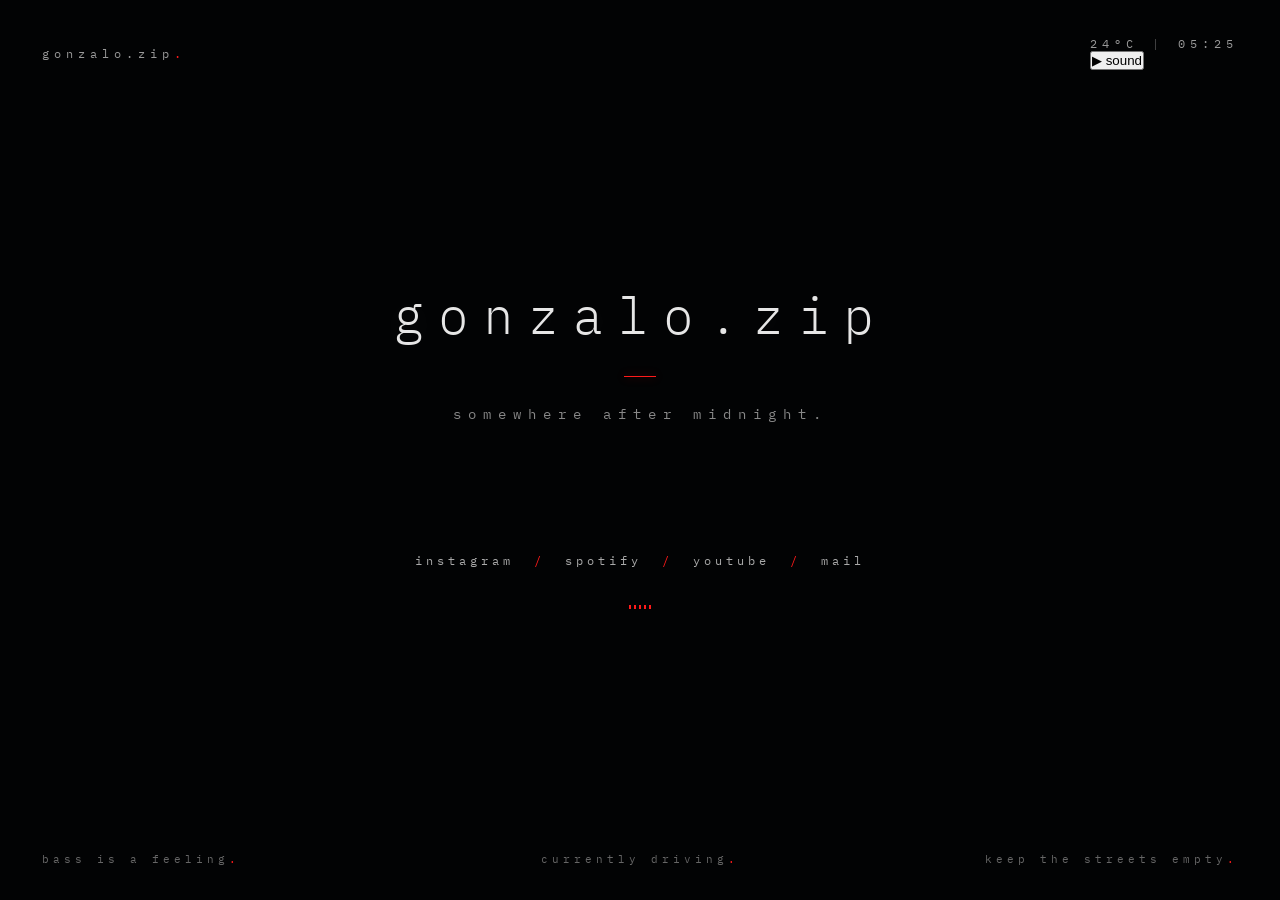
==== index.html @ 9230ae07 "Update index.html" ====
<!DOCTYPE html>
<html lang="es">

<head>
    <meta charset="UTF-8">

    <meta
        name="viewport"
        content="width=device-width, initial-scale=1.0"
    >

    <title>gonzalo.zip</title>

    <meta
        name="description"
        content="somewhere after midnight."
    >

    <!-- PRELOAD BACKGROUND -->
    <link
        rel="preload"
        as="image"
        href="./fondo.png"
        fetchpriority="high"
    >

    <!-- GOOGLE FONT -->
    <link
        rel="preconnect"
        href="https://fonts.googleapis.com"
    >

    <link
        rel="preconnect"
        href="https://fonts.gstatic.com"
        crossorigin
    >

    <link
        href="https://fonts.googleapis.com/css2?family=IBM+Plex+Mono:wght@300;400&display=swap"
        rel="stylesheet"
    >

    <link
        rel="stylesheet"
        href="./style.css"
    >
</head>


<body>

    <!-- ==============================
         BACKGROUND
    =============================== -->

    <div class="background"></div>
    <div class="overlay"></div>


    <!-- ==============================
         BACKGROUND MUSIC
    =============================== -->

    <audio
        id="backgroundMusic"
        src="./fondoreducido.mp3"
        preload="metadata"
        loop
    ></audio>


    <!-- ==============================
         PAGE
    =============================== -->

    <div class="page">


        <!-- TOP BAR -->

        <header class="topbar">

            <a
                class="logo"
                href="./"
            >
                gonzalo.zip<span>.</span>
            </a>


            <div class="top-right">

                <div class="status">

                    <span id="temperature">
                        24°C
                    </span>

                    <span class="separator">
                        |
                    </span>

                    <span id="clock">
                        --:--
                    </span>

                </div>


                <!-- MUSIC BUTTON -->

                <button
                    class="sound-button"
                    id="soundButton"
                    type="button"
                    aria-label="reproducir música"
                >

                    <span
                        class="sound-icon"
                        id="soundIcon"
                    >
                        ▶
                    </span>

                    <span id="soundText">
                        sound
                    </span>

                </button>

            </div>

        </header>


        <!-- ==============================
             HERO
        =============================== -->

        <main class="hero">

            <div class="hero-content">

                <h1>
                    gonzalo.zip
                </h1>


                <div class="red-line"></div>


                <p class="subtitle">
                    somewhere after midnight.
                </p>


                <!-- LINKS -->

                <nav class="socials">

                    <!-- INSTAGRAM -->

                    <a
                        href="https://www.instagram.com/gonzalop54/"
                        target="_blank"
                        rel="noopener noreferrer"
                    >
                        instagram
                    </a>


                    <span>/</span>


                    <!-- SPOTIFY -->

                    <button
                        class="spotify-trigger"
                        id="spotifyTrigger"
                        type="button"
                    >
                        spotify
                    </button>


                    <span>/</span>


                    <!-- YOUTUBE -->

                    <a
                        href="https://www.youtube.com/watch?v=f_WuRfuMXQw"
                        target="_blank"
                        rel="noopener noreferrer"
                    >
                        youtube
                    </a>


                    <span>/</span>


                    <!-- MAIL DECORATIVO -->

                    <a
                        href="#"
                        onclick="return false;"
                        aria-label="mail"
                    >
                        mail
                    </a>

                </nav>


                <!-- AUDIO VISUAL -->

                <div
                    class="audio-mark"
                    id="audioMark"
                    aria-hidden="true"
                >

                    <span></span>
                    <span></span>
                    <span></span>
                    <span></span>
                    <span></span>

                </div>

            </div>

        </main>


        <!-- ==============================
             FOOTER
        =============================== -->

        <footer class="footer">

            <p>
                bass is a feeling<span>.</span>
            </p>

            <p>
                currently driving<span>.</span>
            </p>

            <p>
                keep the streets empty<span>.</span>
            </p>

        </footer>

    </div>


    <!-- ==============================
         SPOTIFY MODAL
    =============================== -->

    <div
        class="spotify-modal"
        id="spotifyModal"
        aria-hidden="true"
    >

        <div
            class="spotify-backdrop"
            id="spotifyBackdrop"
        ></div>


        <div
            class="spotify-panel"
            role="dialog"
            aria-modal="true"
            aria-label="Spotify playlist"
        >

            <button
                class="spotify-close"
                id="spotifyClose"
                type="button"
                aria-label="cerrar"
            >
                ×
            </button>


            <div class="spotify-label">
                night transmission<span>.</span>
            </div>


            <iframe
                src="https://open.spotify.com/embed/playlist/34KWfW88GK15EPBo6jM2Wa?utm_source=generator&theme=0"
                width="100%"
                height="352"
                frameborder="0"
                allowfullscreen=""
                allow="autoplay; clipboard-write; encrypted-media; fullscreen; picture-in-picture"
                loading="lazy"
                title="Spotify playlist"
            ></iframe>

        </div>

    </div>


    <script src="./script.js"></script>

</body>

</html>
---- style.css ----
/* =========================================
   VARIABLES
========================================= */

:root {
    --white: #e6e6e6;
    --muted: #777;
    --red: #ff1a1a;
    --background: #020304;
}


/* =========================================
   RESET
========================================= */

* {
    margin: 0;
    padding: 0;

    box-sizing: border-box;
}


html,
body {
    width: 100%;
    min-height: 100%;
}


html {
    background:
        var(--background);
}


body {
    min-height: 100vh;
    min-height: 100dvh;

    overflow: hidden;

    background:
        var(--background);

    color:
        var(--white);

    font-family:
        "IBM Plex Mono",
        monospace;

    -webkit-font-smoothing:
        antialiased;
}


/* =========================================
   BACKGROUND
========================================= */

.background {
    position: fixed;

    inset: 0;

    width: 100%;
    height: 100vh;
    height: 100dvh;

    background-image:
        url("fondo.png");

    background-size:
        cover;

    background-position:
        center;

    background-repeat:
        no-repeat;

    /*
        Un scale muy pequeño evita
        bordes visibles.
    */

    transform:
        scale(1.005);

    pointer-events:
        none;

    z-index:
        -3;
}


/* =========================================
   DARK OVERLAY
========================================= */

.overlay {
    position: fixed;

    inset: 0;

    pointer-events:
        none;

    background:
        radial-gradient(
            circle at center,
            rgba(0, 0, 0, 0.10) 0%,
            rgba(0, 0, 0, 0.25) 45%,
            rgba(0, 0, 0, 0.82) 100%
        ),

        linear-gradient(
            to bottom,
            rgba(0, 0, 0, 0.45),
            rgba(0, 0, 0, 0.10) 45%,
            rgba(0, 0, 0, 0.72)
        );

    z-index:
        -2;
}


/* =========================================
   TOP BAR
========================================= */

.topbar {
    position: fixed;

    top: 0;
    left: 0;

    width: 100%;

    display: flex;

    justify-content:
        space-between;

    align-items:
        center;

    padding:
        36px 42px;

    font-size:
        12px;

    letter-spacing:
        5px;

    z-index:
        10;

    opacity:
        0;

    animation:
        interfaceAppear
        0.7s
        ease
        forwards;
}


/* LOGO */

.logo {
    color:
        #999;

    text-decoration:
        none;

    transition:
        color 0.2s ease;
}


.logo:hover {
    color:
        var(--white);
}


.logo span {
    color:
        var(--red);
}


/* STATUS */

.status {
    display: flex;

    gap:
        14px;

    color:
        #999;
}


.separator {
    opacity:
        0.5;
}


/* =========================================
   HERO
========================================= */

.hero {
    width:
        100%;

    height:
        100vh;

    height:
        100dvh;

    display:
        flex;

    justify-content:
        center;

    align-items:
        center;

    text-align:
        center;
}


.hero-content {
    position:
        relative;

    opacity:
        0;

    animation:
        heroAppear
        0.9s
        cubic-bezier(.2, .8, .2, 1)
        forwards;
}


/* TITLE */

.hero h1 {
    font-size:
        clamp(
            36px,
            4vw,
            64px
        );

    font-weight:
        300;

    letter-spacing:
        14px;

    text-transform:
        lowercase;

    text-shadow:
        0 0 30px
        rgba(255, 255, 255, 0.08);
}


/* RED LINE */

.red-line {
    width:
        32px;

    height:
        1px;

    margin:
        28px auto;

    background:
        var(--red);

    box-shadow:
        0 0 10px
        rgba(255, 0, 0, 0.45);
}


/* SUBTITLE */

.subtitle {
    color:
        #888;

    font-size:
        14px;

    letter-spacing:
        7px;
}


/* =========================================
   SOCIAL LINKS
========================================= */

.socials {
    margin-top:
        130px;

    display:
        flex;

    justify-content:
        center;

    align-items:
        center;

    flex-wrap:
        wrap;

    gap:
        20px;

    font-size:
        12px;

    letter-spacing:
        4px;
}


.socials a,
.spotify-trigger {
    color:
        #aaa;

    text-decoration:
        none;

    transition:
        color 0.2s ease,
        text-shadow 0.2s ease;
}


.socials a:hover,
.spotify-trigger:hover {
    color:
        #fff;

    text-shadow:
        0 0 12px
        rgba(255, 255, 255, 0.4);
}


.socials > span {
    color:
        var(--red);
}


/* =========================================
   SPOTIFY BUTTON
========================================= */

.spotify-trigger {
    appearance:
        none;

    border:
        0;

    padding:
        0;

    background:
        transparent;

    color:
        #aaa;

    font-family:
        inherit;

    font-size:
        inherit;

    letter-spacing:
        inherit;

    cursor:
        pointer;
}


/* =========================================
   AUDIO MARK
========================================= */

.audio-mark {
    height:
        22px;

    margin-top:
        28px;

    display:
        flex;

    justify-content:
        center;

    align-items:
        center;

    gap:
        3px;
}


.audio-mark span {
    width:
        2px;

    height:
        4px;

    background:
        var(--red);

    animation:
        bass
        1.1s
        ease-in-out
        infinite;
}


.audio-mark span:nth-child(2) {
    animation-delay:
        0.15s;
}


.audio-mark span:nth-child(3) {
    animation-delay:
        0.30s;
}


.audio-mark span:nth-child(4) {
    animation-delay:
        0.45s;
}


.audio-mark span:nth-child(5) {
    animation-delay:
        0.60s;
}


/* =========================================
   FOOTER
========================================= */

.footer {
    position:
        fixed;

    bottom:
        34px;

    left:
        42px;

    right:
        42px;

    display:
        grid;

    grid-template-columns:
        1fr 1fr 1fr;

    align-items:
        center;

    font-size:
        11px;

    letter-spacing:
        4px;

    color:
        #666;

    opacity:
        0;

    animation:
        interfaceAppear
        0.7s
        ease
        0.15s
        forwards;
}


.footer p:nth-child(2) {
    text-align:
        center;
}


.footer p:nth-child(3) {
    text-align:
        right;
}


.footer span {
    color:
        var(--red);
}


/* =========================================
   SPOTIFY MODAL
========================================= */

.spotify-modal {
    position:
        fixed;

    inset:
        0;

    display:
        flex;

    justify-content:
        center;

    align-items:
        center;

    padding:
        24px;

    opacity:
        0;

    visibility:
        hidden;

    pointer-events:
        none;

    transition:
        opacity 0.3s ease,
        visibility 0.3s ease;

    z-index:
        100;
}


.spotify-modal.active {
    opacity:
        1;

    visibility:
        visible;

    pointer-events:
        auto;
}


/* DARK BACKGROUND */

.spotify-backdrop {
    position:
        absolute;

    inset:
        0;

    background:
        rgba(0, 0, 0, 0.86);
}


/* PLAYER PANEL */

.spotify-panel {
    position:
        relative;

    width:
        min(
            460px,
            100%
        );

    padding:
        26px;

    border:
        1px solid
        rgba(255, 255, 255, 0.08);

    background:
        rgba(5, 6, 7, 0.98);

    box-shadow:
        0 30px 90px
        rgba(0, 0, 0, 0.7);

    transform:
        translateY(14px);

    opacity:
        0;

    transition:
        transform 0.35s
        cubic-bezier(.2, .8, .2, 1),
        opacity 0.35s ease;

    z-index:
        1;
}


.spotify-modal.active
.spotify-panel {
    transform:
        translateY(0);

    opacity:
        1;
}


/* LABEL */

.spotify-label {
    margin-bottom:
        20px;

    color:
        #777;

    font-size:
        10px;

    letter-spacing:
        5px;

    text-transform:
        lowercase;
}


.spotify-label span {
    color:
        var(--red);
}


/* CLOSE */

.spotify-close {
    position:
        absolute;

    top:
        12px;

    right:
        16px;

    border:
        0;

    background:
        transparent;

    color:
        #777;

    font-family:
        inherit;

    font-size:
        25px;

    font-weight:
        300;

    cursor:
        pointer;

    transition:
        color 0.2s ease,
        transform 0.25s ease;
}


.spotify-close:hover {
    color:
        #fff;

    transform:
        rotate(90deg);
}


/* SPOTIFY IFRAME */

.spotify-panel iframe {
    display:
        block;

    border-radius:
        8px;
}


/* =========================================
   ANIMATIONS
========================================= */

@keyframes heroAppear {

    from {
        opacity:
            0;

        transform:
            translateY(12px);
    }

    to {
        opacity:
            1;

        transform:
            translateY(0);
    }

}


@keyframes interfaceAppear {

    from {
        opacity:
            0;
    }

    to {
        opacity:
            1;
    }

}


@keyframes bass {

    0%,
    100% {
        height:
            4px;

        opacity:
            0.35;
    }

    50% {
        height:
            18px;

        opacity:
            1;
    }

}


/* =========================================
   MOBILE
========================================= */

@media (max-width: 700px) {

    .background {
        background-position:
            55% center;

        transform:
            none;
    }


    .topbar {
        padding:
            24px 20px;

        font-size:
            9px;

        letter-spacing:
            3px;
    }


    .hero-content {
        padding:
            0 20px;
    }


    .hero h1 {
        font-size:
            34px;

        letter-spacing:
            8px;
    }


    .subtitle {
        font-size:
            10px;

        letter-spacing:
            4px;
    }


    .socials {
        margin-top:
            80px;

        gap:
            13px;

        font-size:
            10px;

        letter-spacing:
            2px;
    }


    .footer {
        left:
            20px;

        right:
            20px;

        bottom:
            20px;

        grid-template-columns:
            1fr;

        font-size:
            8px;

        letter-spacing:
            2px;
    }


    .footer p:first-child,
    .footer p:last-child {
        display:
            none;
    }


    .spotify-modal {
        align-items:
            flex-end;

        padding:
            14px;
    }


    .spotify-panel {
        width:
            100%;

        padding:
            20px;

        padding-top:
            26px;
    }


    .spotify-panel iframe {
        height:
            352px;
    }

}


/* =========================================
   REDUCED MOTION
========================================= */

@media (prefers-reduced-motion: reduce) {

    .topbar,
    .hero-content,
    .footer {
        animation:
            none;

        opacity:
            1;

        transform:
            none;
    }


    .audio-mark span {
        animation:
            none;
    }

}
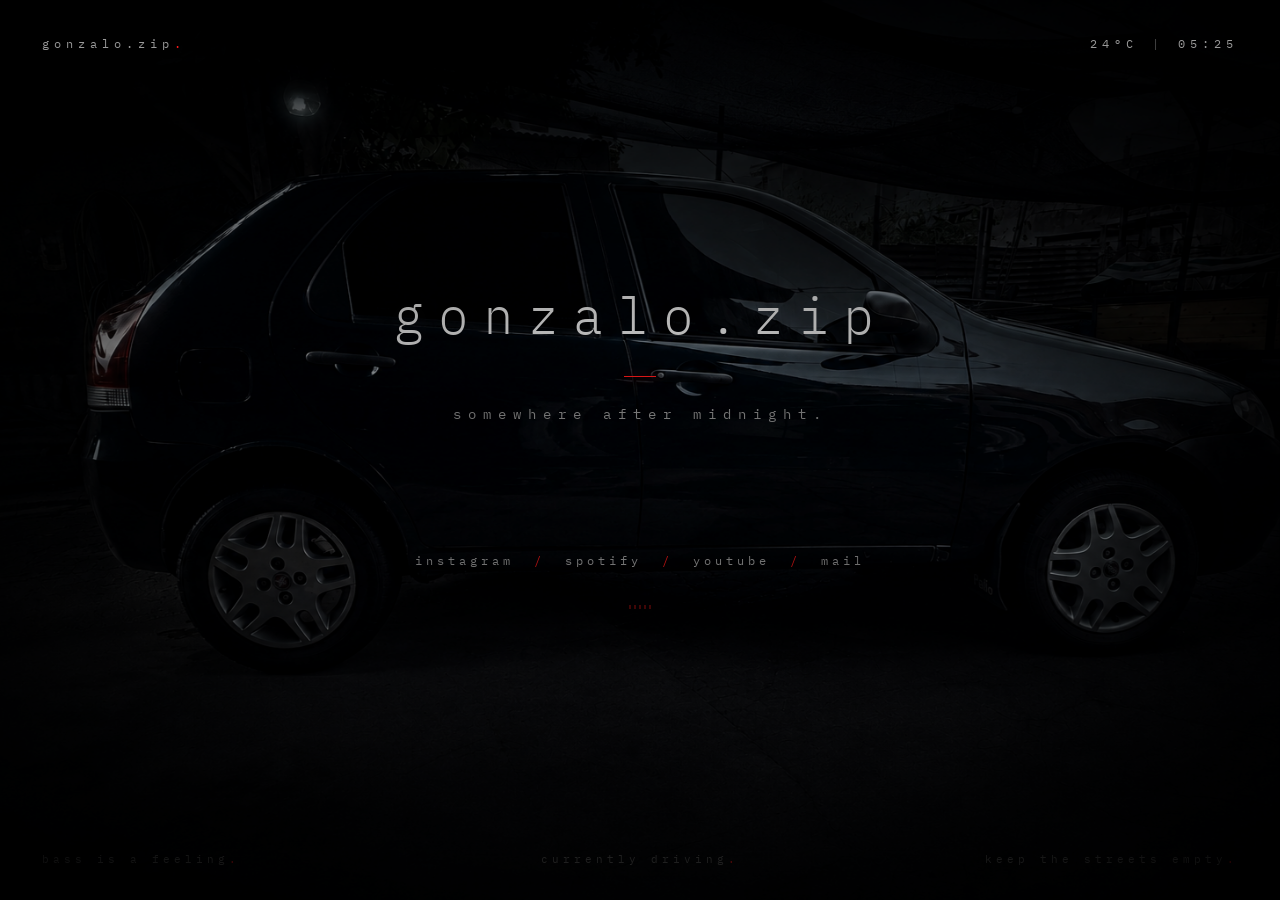
==== commit 1460ba49: "Update index.html" ====
--- a/index.html
+++ b/index.html
@@ -3,11 +3,7 @@
 
 <head>
     <meta charset="UTF-8">
-
-    <meta
-        name="viewport"
-        content="width=device-width, initial-scale=1.0"
-    >
+    <meta name="viewport" content="width=device-width, initial-scale=1.0">
 
     <title>gonzalo.zip</title>
 
@@ -16,253 +12,141 @@
         content="somewhere after midnight."
     >
 
-    <!-- PRELOAD BACKGROUND -->
-    <link
-        rel="preload"
-        as="image"
-        href="./fondo.png"
-        fetchpriority="high"
-    >
-
     <!-- GOOGLE FONT -->
-    <link
-        rel="preconnect"
-        href="https://fonts.googleapis.com"
-    >
-
-    <link
-        rel="preconnect"
-        href="https://fonts.gstatic.com"
-        crossorigin
-    >
+    <link rel="preconnect" href="https://fonts.googleapis.com">
+    <link rel="preconnect" href="https://fonts.gstatic.com" crossorigin>
 
     <link
         href="https://fonts.googleapis.com/css2?family=IBM+Plex+Mono:wght@300;400&display=swap"
         rel="stylesheet"
     >
 
-    <link
-        rel="stylesheet"
-        href="./style.css"
-    >
+    <!-- CSS -->
+    <link rel="stylesheet" href="style.css">
 </head>
 
-
 <body>
 
-    <!-- ==============================
-         BACKGROUND
-    =============================== -->
-
+    <!-- BACKGROUND -->
     <div class="background"></div>
     <div class="overlay"></div>
-
-
-    <!-- ==============================
-         BACKGROUND MUSIC
-    =============================== -->
-
-    <audio
-        id="backgroundMusic"
-        src="./fondoreducido.mp3"
-        preload="metadata"
-        loop
-    ></audio>
-
-
-    <!-- ==============================
-         PAGE
-    =============================== -->
-
-    <div class="page">
-
-
-        <!-- TOP BAR -->
-
-        <header class="topbar">
-
-            <a
-                class="logo"
-                href="./"
-            >
-                gonzalo.zip<span>.</span>
-            </a>
-
-
-            <div class="top-right">
-
-                <div class="status">
-
-                    <span id="temperature">
-                        24°C
-                    </span>
-
-                    <span class="separator">
-                        |
-                    </span>
-
-                    <span id="clock">
-                        --:--
-                    </span>
-
-                </div>
-
-
-                <!-- MUSIC BUTTON -->
-
+    <div class="noise"></div>
+
+
+    <!-- TOP BAR -->
+    <header class="topbar">
+
+        <a class="logo" href="/">
+            gonzalo.zip<span>.</span>
+        </a>
+
+        <div class="status">
+            <span id="temperature">24°C</span>
+            <span class="separator">|</span>
+            <span id="clock">--:--</span>
+        </div>
+
+    </header>
+
+
+    <!-- MAIN -->
+    <main class="hero">
+
+        <div class="hero-content">
+
+            <h1>gonzalo.zip</h1>
+
+            <div class="red-line"></div>
+
+            <p class="subtitle">
+                somewhere after midnight.
+            </p>
+
+
+            <!-- LINKS -->
+            <nav class="socials">
+
+                <!-- INSTAGRAM -->
+                <a
+                    href="https://www.instagram.com/gonzalop54/"
+                    target="_blank"
+                    rel="noopener noreferrer"
+                >
+                    instagram
+                </a>
+
+                <span>/</span>
+
+
+                <!-- SPOTIFY -->
                 <button
-                    class="sound-button"
-                    id="soundButton"
+                    class="spotify-trigger"
+                    id="spotifyTrigger"
                     type="button"
-                    aria-label="reproducir música"
-                >
-
-                    <span
-                        class="sound-icon"
-                        id="soundIcon"
-                    >
-                        ▶
-                    </span>
-
-                    <span id="soundText">
-                        sound
-                    </span>
-
+                >
+                    spotify
                 </button>
 
+                <span>/</span>
+
+
+                <!-- YOUTUBE -->
+                <a
+                    href="https://www.youtube.com/watch?v=f_WuRfuMXQw"
+                    target="_blank"
+                    rel="noopener noreferrer"
+                >
+                    youtube
+                </a>
+
+                <span>/</span>
+
+
+                <!-- MAIL DECORATIVO -->
+                <a
+                    href="#"
+                    onclick="return false;"
+                    aria-label="mail"
+                >
+                    mail
+                </a>
+
+            </nav>
+
+
+            <!-- AUDIO ANIMATION -->
+            <div class="audio-mark" aria-hidden="true">
+                <span></span>
+                <span></span>
+                <span></span>
+                <span></span>
+                <span></span>
             </div>
 
-        </header>
-
-
-        <!-- ==============================
-             HERO
-        =============================== -->
-
-        <main class="hero">
-
-            <div class="hero-content">
-
-                <h1>
-                    gonzalo.zip
-                </h1>
-
-
-                <div class="red-line"></div>
-
-
-                <p class="subtitle">
-                    somewhere after midnight.
-                </p>
-
-
-                <!-- LINKS -->
-
-                <nav class="socials">
-
-                    <!-- INSTAGRAM -->
-
-                    <a
-                        href="https://www.instagram.com/gonzalop54/"
-                        target="_blank"
-                        rel="noopener noreferrer"
-                    >
-                        instagram
-                    </a>
-
-
-                    <span>/</span>
-
-
-                    <!-- SPOTIFY -->
-
-                    <button
-                        class="spotify-trigger"
-                        id="spotifyTrigger"
-                        type="button"
-                    >
-                        spotify
-                    </button>
-
-
-                    <span>/</span>
-
-
-                    <!-- YOUTUBE -->
-
-                    <a
-                        href="https://www.youtube.com/watch?v=f_WuRfuMXQw"
-                        target="_blank"
-                        rel="noopener noreferrer"
-                    >
-                        youtube
-                    </a>
-
-
-                    <span>/</span>
-
-
-                    <!-- MAIL DECORATIVO -->
-
-                    <a
-                        href="#"
-                        onclick="return false;"
-                        aria-label="mail"
-                    >
-                        mail
-                    </a>
-
-                </nav>
-
-
-                <!-- AUDIO VISUAL -->
-
-                <div
-                    class="audio-mark"
-                    id="audioMark"
-                    aria-hidden="true"
-                >
-
-                    <span></span>
-                    <span></span>
-                    <span></span>
-                    <span></span>
-                    <span></span>
-
-                </div>
-
-            </div>
-
-        </main>
-
-
-        <!-- ==============================
-             FOOTER
-        =============================== -->
-
-        <footer class="footer">
-
-            <p>
-                bass is a feeling<span>.</span>
-            </p>
-
-            <p>
-                currently driving<span>.</span>
-            </p>
-
-            <p>
-                keep the streets empty<span>.</span>
-            </p>
-
-        </footer>
-
-    </div>
-
-
-    <!-- ==============================
-         SPOTIFY MODAL
-    =============================== -->
-
+        </div>
+
+    </main>
+
+
+    <!-- FOOTER -->
+    <footer class="footer">
+
+        <p>
+            bass is a feeling<span>.</span>
+        </p>
+
+        <p>
+            currently driving<span>.</span>
+        </p>
+
+        <p>
+            keep the streets empty<span>.</span>
+        </p>
+
+    </footer>
+
+
+    <!-- SPOTIFY MODAL -->
     <div
         class="spotify-modal"
         id="spotifyModal"
@@ -313,7 +197,8 @@
     </div>
 
 
-    <script src="./script.js"></script>
+    <!-- JAVASCRIPT -->
+    <script src="script.js"></script>
 
 </body>
 
--- a/style.css
+++ b/style.css
@@ -30,8 +30,7 @@
 
 
 html {
-    background:
-        var(--background);
+    background: var(--background);
 }
 
 
@@ -41,18 +40,15 @@
 
     overflow: hidden;
 
-    background:
-        var(--background);
-
-    color:
-        var(--white);
+    background: var(--background);
+
+    color: var(--white);
 
     font-family:
         "IBM Plex Mono",
         monospace;
 
-    -webkit-font-smoothing:
-        antialiased;
+    -webkit-font-smoothing: antialiased;
 }
 
 
@@ -62,7 +58,6 @@
 
 .background {
     position: fixed;
-
     inset: 0;
 
     width: 100%;
@@ -70,62 +65,66 @@
     height: 100dvh;
 
     background-image:
-        url("fondo.png");
-
-    background-size:
-        cover;
+        url("./fondo.png");
+
+    background-size: cover;
 
     background-position:
-        center;
+        center center;
 
     background-repeat:
         no-repeat;
 
-    /*
-        Un scale muy pequeño evita
-        bordes visibles.
-    */
-
-    transform:
-        scale(1.005);
-
-    pointer-events:
-        none;
-
-    z-index:
-        -3;
-}
-
-
-/* =========================================
-   DARK OVERLAY
+    pointer-events: none;
+
+    z-index: 0;
+}
+
+
+/* =========================================
+   OVERLAY
 ========================================= */
 
 .overlay {
     position: fixed;
-
     inset: 0;
 
-    pointer-events:
-        none;
+    width: 100%;
+    height: 100vh;
+    height: 100dvh;
+
+    pointer-events: none;
 
     background:
         radial-gradient(
             circle at center,
-            rgba(0, 0, 0, 0.10) 0%,
-            rgba(0, 0, 0, 0.25) 45%,
-            rgba(0, 0, 0, 0.82) 100%
+            rgba(0, 0, 0, 0.05) 0%,
+            rgba(0, 0, 0, 0.20) 50%,
+            rgba(0, 0, 0, 0.72) 100%
         ),
-
         linear-gradient(
             to bottom,
-            rgba(0, 0, 0, 0.45),
-            rgba(0, 0, 0, 0.10) 45%,
-            rgba(0, 0, 0, 0.72)
+            rgba(0, 0, 0, 0.38),
+            rgba(0, 0, 0, 0.05) 45%,
+            rgba(0, 0, 0, 0.65)
         );
 
-    z-index:
-        -2;
+    z-index: 1;
+}
+
+
+/* =========================================
+   PAGE
+========================================= */
+
+.page {
+    position: relative;
+
+    width: 100%;
+    min-height: 100vh;
+    min-height: 100dvh;
+
+    z-index: 2;
 }
 
 
@@ -160,26 +159,15 @@
 
     z-index:
         10;
-
-    opacity:
-        0;
-
-    animation:
-        interfaceAppear
-        0.7s
-        ease
-        forwards;
 }
 
 
 /* LOGO */
 
 .logo {
-    color:
-        #999;
-
-    text-decoration:
-        none;
+    color: #999;
+
+    text-decoration: none;
 
     transition:
         color 0.2s ease;
@@ -187,33 +175,124 @@
 
 
 .logo:hover {
-    color:
-        var(--white);
+    color: var(--white);
 }
 
 
 .logo span {
-    color:
-        var(--red);
-}
-
-
-/* STATUS */
+    color: var(--red);
+}
+
+
+/* RIGHT SIDE */
+
+.top-right {
+    display: flex;
+
+    align-items: center;
+
+    gap: 28px;
+}
+
 
 .status {
     display: flex;
 
-    gap:
-        14px;
-
-    color:
-        #999;
+    align-items: center;
+
+    gap: 14px;
+
+    color: #999;
 }
 
 
 .separator {
-    opacity:
-        0.5;
+    opacity: 0.5;
+}
+
+
+/* =========================================
+   SOUND BUTTON
+========================================= */
+
+.sound-button {
+    appearance: none;
+
+    display: flex;
+
+    align-items: center;
+
+    gap: 9px;
+
+    border:
+        1px solid
+        rgba(255, 255, 255, 0.12);
+
+    padding:
+        9px 13px;
+
+    background:
+        rgba(0, 0, 0, 0.25);
+
+    color:
+        #888;
+
+    font-family:
+        inherit;
+
+    font-size:
+        9px;
+
+    letter-spacing:
+        3px;
+
+    cursor:
+        pointer;
+
+    transition:
+        color 0.2s ease,
+        border-color 0.2s ease,
+        background 0.2s ease;
+}
+
+
+.sound-button:hover {
+    color:
+        #fff;
+
+    border-color:
+        rgba(255, 26, 26, 0.45);
+
+    background:
+        rgba(0, 0, 0, 0.5);
+}
+
+
+.sound-icon {
+    color:
+        var(--red);
+
+    font-size:
+        8px;
+}
+
+
+/* PLAYING */
+
+.sound-button.playing {
+    color:
+        #ddd;
+
+    border-color:
+        rgba(255, 26, 26, 0.35);
+}
+
+
+.sound-button.playing
+.sound-icon {
+    text-shadow:
+        0 0 8px
+        rgba(255, 26, 26, 0.8);
 }
 
 
@@ -222,17 +301,12 @@
 ========================================= */
 
 .hero {
-    width:
-        100%;
-
-    height:
-        100vh;
-
-    height:
-        100dvh;
-
-    display:
-        flex;
+    width: 100%;
+
+    height: 100vh;
+    height: 100dvh;
+
+    display: flex;
 
     justify-content:
         center;
@@ -248,15 +322,6 @@
 .hero-content {
     position:
         relative;
-
-    opacity:
-        0;
-
-    animation:
-        heroAppear
-        0.9s
-        cubic-bezier(.2, .8, .2, 1)
-        forwards;
 }
 
 
@@ -382,9 +447,7 @@
 }
 
 
-/* =========================================
-   SPOTIFY BUTTON
-========================================= */
+/* SPOTIFY BUTTON */
 
 .spotify-trigger {
     appearance:
@@ -399,9 +462,6 @@
     background:
         transparent;
 
-    color:
-        #aaa;
-
     font-family:
         inherit;
 
@@ -417,7 +477,7 @@
 
 
 /* =========================================
-   AUDIO MARK
+   AUDIO VISUAL
 ========================================= */
 
 .audio-mark {
@@ -451,6 +511,14 @@
     background:
         var(--red);
 
+    opacity:
+        0.4;
+}
+
+
+/* SOLO ANIMA CUANDO SUENA */
+
+.audio-mark.playing span {
     animation:
         bass
         1.1s
@@ -459,25 +527,29 @@
 }
 
 
-.audio-mark span:nth-child(2) {
+.audio-mark.playing
+span:nth-child(2) {
     animation-delay:
         0.15s;
 }
 
 
-.audio-mark span:nth-child(3) {
+.audio-mark.playing
+span:nth-child(3) {
     animation-delay:
         0.30s;
 }
 
 
-.audio-mark span:nth-child(4) {
+.audio-mark.playing
+span:nth-child(4) {
     animation-delay:
         0.45s;
 }
 
 
-.audio-mark span:nth-child(5) {
+.audio-mark.playing
+span:nth-child(5) {
     animation-delay:
         0.60s;
 }
@@ -517,16 +589,6 @@
 
     color:
         #666;
-
-    opacity:
-        0;
-
-    animation:
-        interfaceAppear
-        0.7s
-        ease
-        0.15s
-        forwards;
 }
 
 
@@ -549,7 +611,7 @@
 
 
 /* =========================================
-   SPOTIFY MODAL
+   SPOTIFY
 ========================================= */
 
 .spotify-modal {
@@ -601,8 +663,6 @@
 }
 
 
-/* DARK BACKGROUND */
-
 .spotify-backdrop {
     position:
         absolute;
@@ -614,8 +674,6 @@
         rgba(0, 0, 0, 0.86);
 }
 
-
-/* PLAYER PANEL */
 
 .spotify-panel {
     position:
@@ -667,8 +725,6 @@
 }
 
 
-/* LABEL */
-
 .spotify-label {
     margin-bottom:
         20px;
@@ -681,9 +737,6 @@
 
     letter-spacing:
         5px;
-
-    text-transform:
-        lowercase;
 }
 
 
@@ -692,8 +745,6 @@
         var(--red);
 }
 
-
-/* CLOSE */
 
 .spotify-close {
     position:
@@ -720,9 +771,6 @@
     font-size:
         25px;
 
-    font-weight:
-        300;
-
     cursor:
         pointer;
 
@@ -741,8 +789,6 @@
 }
 
 
-/* SPOTIFY IFRAME */
-
 .spotify-panel iframe {
     display:
         block;
@@ -753,44 +799,8 @@
 
 
 /* =========================================
-   ANIMATIONS
-========================================= */
-
-@keyframes heroAppear {
-
-    from {
-        opacity:
-            0;
-
-        transform:
-            translateY(12px);
-    }
-
-    to {
-        opacity:
-            1;
-
-        transform:
-            translateY(0);
-    }
-
-}
-
-
-@keyframes interfaceAppear {
-
-    from {
-        opacity:
-            0;
-    }
-
-    to {
-        opacity:
-            1;
-    }
-
-}
-
+   BASS
+========================================= */
 
 @keyframes bass {
 
@@ -823,21 +833,60 @@
     .background {
         background-position:
             55% center;
-
-        transform:
-            none;
     }
 
 
     .topbar {
         padding:
-            24px 20px;
-
+            20px;
+
+        align-items:
+            flex-start;
+    }
+
+
+    .logo {
         font-size:
             9px;
 
         letter-spacing:
             3px;
+    }
+
+
+    .top-right {
+        flex-direction:
+            column;
+
+        align-items:
+            flex-end;
+
+        gap:
+            12px;
+    }
+
+
+    .status {
+        font-size:
+            9px;
+
+        letter-spacing:
+            2px;
+
+        gap:
+            8px;
+    }
+
+
+    .sound-button {
+        font-size:
+            8px;
+
+        letter-spacing:
+            2px;
+
+        padding:
+            8px 10px;
     }
 
 
@@ -923,43 +972,6 @@
 
         padding:
             20px;
-
-        padding-top:
-            26px;
-    }
-
-
-    .spotify-panel iframe {
-        height:
-            352px;
-    }
-
-}
-
-
-/* =========================================
-   REDUCED MOTION
-========================================= */
-
-@media (prefers-reduced-motion: reduce) {
-
-    .topbar,
-    .hero-content,
-    .footer {
-        animation:
-            none;
-
-        opacity:
-            1;
-
-        transform:
-            none;
-    }
-
-
-    .audio-mark span {
-        animation:
-            none;
-    }
-
-}
+    }
+
+}
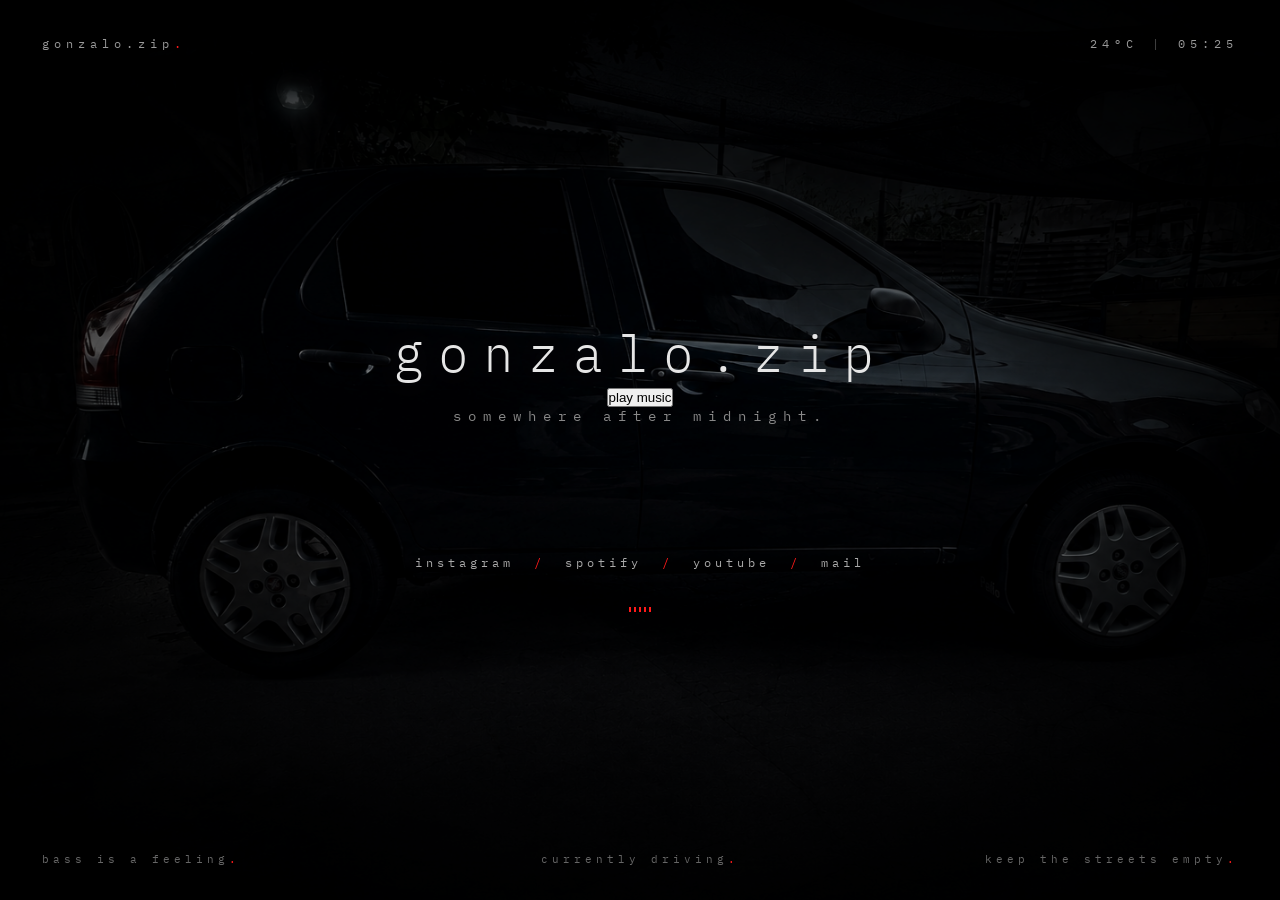
==== commit 3ff0e76a: "Update index.html" ====
--- a/index.html
+++ b/index.html
@@ -56,7 +56,28 @@
 
             <h1>gonzalo.zip</h1>
 
-            <div class="red-line"></div>
+            <div class="music-control">
+
+    <span class="music-line"></span>
+
+    <button
+        class="music-button"
+        id="musicButton"
+        type="button"
+    >
+        play music
+    </button>
+
+    <span class="music-line"></span>
+
+</div>
+
+<audio
+    id="backgroundMusic"
+    src="fondoreducido.mp3"
+    preload="metadata"
+    loop
+></audio>
 
             <p class="subtitle">
                 somewhere after midnight.
--- a/style.css
+++ b/style.css
@@ -1,6 +1,6 @@
-/* =========================================
+/* =========================
    VARIABLES
-========================================= */
+========================= */
 
 :root {
     --white: #e6e6e6;
@@ -10,14 +10,13 @@
 }
 
 
-/* =========================================
+/* =========================
    RESET
-========================================= */
+========================= */
 
 * {
     margin: 0;
     padding: 0;
-
     box-sizing: border-box;
 }
 
@@ -29,16 +28,8 @@
 }
 
 
-html {
-    background: var(--background);
-}
-
-
 body {
     min-height: 100vh;
-    min-height: 100dvh;
-
-    overflow: hidden;
 
     background: var(--background);
 
@@ -48,89 +39,91 @@
         "IBM Plex Mono",
         monospace;
 
+    overflow: hidden;
+
     -webkit-font-smoothing: antialiased;
-}
-
-
-/* =========================================
+    text-rendering: optimizeLegibility;
+}
+
+
+/* =========================
    BACKGROUND
-========================================= */
+========================= */
 
 .background {
     position: fixed;
     inset: 0;
 
-    width: 100%;
-    height: 100vh;
-    height: 100dvh;
-
     background-image:
-        url("./fondo.png");
+        url("fondo.png");
 
     background-size: cover;
-
-    background-position:
-        center center;
-
-    background-repeat:
-        no-repeat;
-
-    pointer-events: none;
-
-    z-index: 0;
-}
-
-
-/* =========================================
-   OVERLAY
-========================================= */
+    background-position: center;
+    background-repeat: no-repeat;
+
+    transform: scale(1.02);
+
+    will-change: transform;
+    backface-visibility: hidden;
+
+    z-index: -3;
+}
+
+
+/* DARK OVERLAY */
 
 .overlay {
     position: fixed;
     inset: 0;
 
-    width: 100%;
-    height: 100vh;
-    height: 100dvh;
-
-    pointer-events: none;
-
     background:
         radial-gradient(
             circle at center,
-            rgba(0, 0, 0, 0.05) 0%,
-            rgba(0, 0, 0, 0.20) 50%,
-            rgba(0, 0, 0, 0.72) 100%
+            rgba(0, 0, 0, 0.10) 0%,
+            rgba(0, 0, 0, 0.25) 45%,
+            rgba(0, 0, 0, 0.82) 100%
         ),
         linear-gradient(
             to bottom,
-            rgba(0, 0, 0, 0.38),
-            rgba(0, 0, 0, 0.05) 45%,
-            rgba(0, 0, 0, 0.65)
+            rgba(0, 0, 0, 0.45),
+            rgba(0, 0, 0, 0.10) 45%,
+            rgba(0, 0, 0, 0.72)
         );
 
-    z-index: 1;
-}
-
-
-/* =========================================
-   PAGE
-========================================= */
-
-.page {
-    position: relative;
-
-    width: 100%;
-    min-height: 100vh;
-    min-height: 100dvh;
-
-    z-index: 2;
-}
-
-
-/* =========================================
+    pointer-events: none;
+
+    z-index: -2;
+}
+
+
+/* =========================
+   LIGHTWEIGHT GRAIN
+========================= */
+
+.noise {
+    position: fixed;
+    inset: 0;
+
+    pointer-events: none;
+
+    opacity: 0.015;
+
+    background:
+        repeating-radial-gradient(
+            circle at 0 0,
+            rgba(255, 255, 255, 0.025) 0,
+            rgba(255, 255, 255, 0.025) 1px,
+            transparent 1px,
+            transparent 3px
+        );
+
+    z-index: 20;
+}
+
+
+/* =========================
    TOP BAR
-========================================= */
+========================= */
 
 .topbar {
     position: fixed;
@@ -141,28 +134,18 @@
     width: 100%;
 
     display: flex;
-
-    justify-content:
-        space-between;
-
-    align-items:
-        center;
-
-    padding:
-        36px 42px;
-
-    font-size:
-        12px;
-
-    letter-spacing:
-        5px;
-
-    z-index:
-        10;
-}
-
-
-/* LOGO */
+    justify-content: space-between;
+    align-items: center;
+
+    padding: 36px 42px;
+
+    font-size: 12px;
+
+    letter-spacing: 5px;
+
+    z-index: 10;
+}
+
 
 .logo {
     color: #999;
@@ -170,7 +153,7 @@
     text-decoration: none;
 
     transition:
-        color 0.2s ease;
+        color 0.3s ease;
 }
 
 
@@ -184,22 +167,9 @@
 }
 
 
-/* RIGHT SIDE */
-
-.top-right {
-    display: flex;
-
-    align-items: center;
-
-    gap: 28px;
-}
-
-
 .status {
     display: flex;
 
-    align-items: center;
-
     gap: 14px;
 
     color: #999;
@@ -211,138 +181,44 @@
 }
 
 
-/* =========================================
-   SOUND BUTTON
-========================================= */
-
-.sound-button {
-    appearance: none;
-
-    display: flex;
-
-    align-items: center;
-
-    gap: 9px;
-
-    border:
-        1px solid
-        rgba(255, 255, 255, 0.12);
-
-    padding:
-        9px 13px;
-
-    background:
-        rgba(0, 0, 0, 0.25);
-
-    color:
-        #888;
-
-    font-family:
-        inherit;
-
-    font-size:
-        9px;
-
-    letter-spacing:
-        3px;
-
-    cursor:
-        pointer;
-
-    transition:
-        color 0.2s ease,
-        border-color 0.2s ease,
-        background 0.2s ease;
-}
-
-
-.sound-button:hover {
-    color:
-        #fff;
-
-    border-color:
-        rgba(255, 26, 26, 0.45);
-
-    background:
-        rgba(0, 0, 0, 0.5);
-}
-
-
-.sound-icon {
-    color:
-        var(--red);
-
-    font-size:
-        8px;
-}
-
-
-/* PLAYING */
-
-.sound-button.playing {
-    color:
-        #ddd;
-
-    border-color:
-        rgba(255, 26, 26, 0.35);
-}
-
-
-.sound-button.playing
-.sound-icon {
-    text-shadow:
-        0 0 8px
-        rgba(255, 26, 26, 0.8);
-}
-
-
-/* =========================================
+/* =========================
    HERO
-========================================= */
+========================= */
 
 .hero {
     width: 100%;
-
     height: 100vh;
-    height: 100dvh;
 
     display: flex;
 
-    justify-content:
-        center;
-
-    align-items:
-        center;
-
-    text-align:
-        center;
+    justify-content: center;
+    align-items: center;
+
+    text-align: center;
 }
 
 
 .hero-content {
-    position:
-        relative;
-}
-
-
-/* TITLE */
+    position: relative;
+
+    transform: translateY(20px);
+
+    animation:
+        appear 1.2s
+        cubic-bezier(.2, .8, .2, 1)
+        forwards;
+}
+
 
 .hero h1 {
     font-size:
-        clamp(
-            36px,
-            4vw,
-            64px
-        );
-
-    font-weight:
-        300;
-
-    letter-spacing:
-        14px;
-
-    text-transform:
-        lowercase;
+        clamp(36px, 4vw, 64px);
+
+    font-weight: 300;
+
+    letter-spacing: 14px;
+
+    text-transform: lowercase;
 
     text-shadow:
         0 0 30px
@@ -350,20 +226,13 @@
 }
 
 
-/* RED LINE */
-
 .red-line {
-    width:
-        32px;
-
-    height:
-        1px;
-
-    margin:
-        28px auto;
-
-    background:
-        var(--red);
+    width: 32px;
+    height: 1px;
+
+    margin: 28px auto;
+
+    background: var(--red);
 
     box-shadow:
         0 0 10px
@@ -371,69 +240,52 @@
 }
 
 
-/* SUBTITLE */
-
 .subtitle {
-    color:
-        #888;
-
-    font-size:
-        14px;
-
-    letter-spacing:
-        7px;
-}
-
-
-/* =========================================
+    color: #888;
+
+    font-size: 14px;
+
+    letter-spacing: 7px;
+}
+
+
+/* =========================
    SOCIAL LINKS
-========================================= */
+========================= */
 
 .socials {
-    margin-top:
-        130px;
-
-    display:
-        flex;
-
-    justify-content:
-        center;
-
-    align-items:
-        center;
-
-    flex-wrap:
-        wrap;
-
-    gap:
-        20px;
-
-    font-size:
-        12px;
-
-    letter-spacing:
-        4px;
+    margin-top: 130px;
+
+    display: flex;
+
+    justify-content: center;
+    align-items: center;
+
+    flex-wrap: wrap;
+
+    gap: 20px;
+
+    font-size: 12px;
+
+    letter-spacing: 4px;
 }
 
 
 .socials a,
 .spotify-trigger {
-    color:
-        #aaa;
-
-    text-decoration:
-        none;
+    color: #aaa;
+
+    text-decoration: none;
 
     transition:
-        color 0.2s ease,
-        text-shadow 0.2s ease;
+        color 0.25s ease,
+        text-shadow 0.25s ease;
 }
 
 
 .socials a:hover,
 .spotify-trigger:hover {
-    color:
-        #fff;
+    color: #fff;
 
     text-shadow:
         0 0 12px
@@ -442,391 +294,324 @@
 
 
 .socials > span {
-    color:
-        var(--red);
-}
-
-
-/* SPOTIFY BUTTON */
+    color: var(--red);
+}
+
+
+/* =========================
+   SPOTIFY BUTTON
+========================= */
 
 .spotify-trigger {
-    appearance:
-        none;
-
-    border:
-        0;
-
-    padding:
-        0;
-
-    background:
-        transparent;
-
-    font-family:
-        inherit;
-
-    font-size:
-        inherit;
-
-    letter-spacing:
-        inherit;
-
-    cursor:
-        pointer;
-}
-
-
-/* =========================================
-   AUDIO VISUAL
-========================================= */
+    appearance: none;
+
+    border: 0;
+
+    background: transparent;
+
+    font-family: inherit;
+    font-size: inherit;
+    letter-spacing: inherit;
+
+    padding: 0;
+
+    cursor: pointer;
+}
+
+
+/* =========================
+   AUDIO MARK
+========================= */
 
 .audio-mark {
-    height:
-        22px;
-
-    margin-top:
-        28px;
-
-    display:
-        flex;
-
-    justify-content:
-        center;
-
-    align-items:
-        center;
-
-    gap:
-        3px;
+    height: 22px;
+
+    margin-top: 28px;
+
+    display: flex;
+
+    justify-content: center;
+    align-items: center;
+
+    gap: 3px;
 }
 
 
 .audio-mark span {
-    width:
-        2px;
-
-    height:
-        4px;
-
-    background:
-        var(--red);
-
-    opacity:
-        0.4;
-}
-
-
-/* SOLO ANIMA CUANDO SUENA */
-
-.audio-mark.playing span {
+    width: 2px;
+    height: 5px;
+
+    background: var(--red);
+
     animation:
-        bass
-        1.1s
+        bass 1.1s
         ease-in-out
         infinite;
 }
 
 
-.audio-mark.playing
-span:nth-child(2) {
-    animation-delay:
-        0.15s;
-}
-
-
-.audio-mark.playing
-span:nth-child(3) {
-    animation-delay:
-        0.30s;
-}
-
-
-.audio-mark.playing
-span:nth-child(4) {
-    animation-delay:
-        0.45s;
-}
-
-
-.audio-mark.playing
-span:nth-child(5) {
-    animation-delay:
-        0.60s;
-}
-
-
-/* =========================================
+.audio-mark span:nth-child(2) {
+    animation-delay: 0.15s;
+}
+
+
+.audio-mark span:nth-child(3) {
+    animation-delay: 0.30s;
+}
+
+
+.audio-mark span:nth-child(4) {
+    animation-delay: 0.45s;
+}
+
+
+.audio-mark span:nth-child(5) {
+    animation-delay: 0.60s;
+}
+
+
+/* =========================
    FOOTER
-========================================= */
+========================= */
 
 .footer {
-    position:
-        fixed;
-
-    bottom:
-        34px;
-
-    left:
-        42px;
-
-    right:
-        42px;
-
-    display:
-        grid;
+    position: fixed;
+
+    bottom: 34px;
+    left: 42px;
+    right: 42px;
+
+    display: grid;
 
     grid-template-columns:
         1fr 1fr 1fr;
 
-    align-items:
-        center;
-
-    font-size:
-        11px;
-
-    letter-spacing:
-        4px;
-
-    color:
-        #666;
+    align-items: center;
+
+    font-size: 11px;
+
+    letter-spacing: 4px;
+
+    color: #666;
 }
 
 
 .footer p:nth-child(2) {
-    text-align:
-        center;
+    text-align: center;
 }
 
 
 .footer p:nth-child(3) {
-    text-align:
-        right;
+    text-align: right;
 }
 
 
 .footer span {
-    color:
-        var(--red);
-}
-
-
-/* =========================================
-   SPOTIFY
-========================================= */
+    color: var(--red);
+}
+
+
+/* =========================
+   SPOTIFY MODAL
+========================= */
 
 .spotify-modal {
-    position:
-        fixed;
-
-    inset:
-        0;
-
-    display:
-        flex;
-
-    justify-content:
-        center;
-
-    align-items:
-        center;
-
-    padding:
-        24px;
-
-    opacity:
-        0;
-
-    visibility:
-        hidden;
-
-    pointer-events:
-        none;
+    position: fixed;
+    inset: 0;
+
+    display: flex;
+
+    justify-content: center;
+    align-items: center;
+
+    padding: 24px;
+
+    opacity: 0;
+    visibility: hidden;
+
+    pointer-events: none;
 
     transition:
-        opacity 0.3s ease,
-        visibility 0.3s ease;
-
-    z-index:
-        100;
+        opacity 0.35s ease,
+        visibility 0.35s ease;
+
+    z-index: 100;
 }
 
 
 .spotify-modal.active {
-    opacity:
-        1;
-
-    visibility:
-        visible;
-
-    pointer-events:
-        auto;
-}
-
+    opacity: 1;
+    visibility: visible;
+
+    pointer-events: auto;
+}
+
+
+/* SPOTIFY BACKDROP */
 
 .spotify-backdrop {
-    position:
-        absolute;
-
-    inset:
-        0;
+    position: absolute;
+    inset: 0;
 
     background:
-        rgba(0, 0, 0, 0.86);
-}
-
+        rgba(0, 0, 0, 0.82);
+}
+
+
+/* SPOTIFY PANEL */
 
 .spotify-panel {
-    position:
-        relative;
+    position: relative;
 
     width:
-        min(
-            460px,
-            100%
-        );
-
-    padding:
-        26px;
+        min(460px, 100%);
+
+    padding: 26px;
 
     border:
         1px solid
         rgba(255, 255, 255, 0.08);
 
     background:
-        rgba(5, 6, 7, 0.98);
+        rgba(5, 6, 7, 0.96);
 
     box-shadow:
-        0 30px 90px
-        rgba(0, 0, 0, 0.7);
+        0 30px 100px
+        rgba(0, 0, 0, 0.75);
 
     transform:
-        translateY(14px);
-
-    opacity:
-        0;
+        translateY(20px)
+        scale(0.98);
+
+    opacity: 0;
 
     transition:
-        transform 0.35s
+        transform 0.45s
         cubic-bezier(.2, .8, .2, 1),
-        opacity 0.35s ease;
-
-    z-index:
-        1;
+        opacity 0.45s ease;
+
+    z-index: 1;
 }
 
 
 .spotify-modal.active
 .spotify-panel {
     transform:
-        translateY(0);
-
-    opacity:
-        1;
-}
-
+        translateY(0)
+        scale(1);
+
+    opacity: 1;
+}
+
+
+/* SPOTIFY LABEL */
 
 .spotify-label {
-    margin-bottom:
-        20px;
-
-    color:
-        #777;
-
-    font-size:
-        10px;
-
-    letter-spacing:
-        5px;
+    margin-bottom: 20px;
+
+    color: #777;
+
+    font-size: 10px;
+
+    letter-spacing: 5px;
+
+    text-transform: lowercase;
 }
 
 
 .spotify-label span {
-    color:
-        var(--red);
-}
-
+    color: var(--red);
+}
+
+
+/* SPOTIFY CLOSE */
 
 .spotify-close {
-    position:
-        absolute;
-
-    top:
-        12px;
-
-    right:
-        16px;
-
-    border:
-        0;
-
-    background:
-        transparent;
-
-    color:
-        #777;
-
-    font-family:
-        inherit;
-
-    font-size:
-        25px;
-
-    cursor:
-        pointer;
+    position: absolute;
+
+    top: 12px;
+    right: 16px;
+
+    border: 0;
+
+    background: transparent;
+
+    color: #777;
+
+    font-family: inherit;
+
+    font-size: 25px;
+
+    font-weight: 300;
+
+    cursor: pointer;
 
     transition:
-        color 0.2s ease,
+        color 0.25s ease,
         transform 0.25s ease;
 }
 
 
 .spotify-close:hover {
-    color:
-        #fff;
-
-    transform:
-        rotate(90deg);
-}
-
+    color: #fff;
+
+    transform: rotate(90deg);
+}
+
+
+/* SPOTIFY PLAYER */
 
 .spotify-panel iframe {
-    display:
-        block;
-
-    border-radius:
-        8px;
-}
-
-
-/* =========================================
-   BASS
-========================================= */
+    display: block;
+
+    border-radius: 8px;
+}
+
+
+/* =========================
+   ANIMATIONS
+========================= */
+
+@keyframes appear {
+
+    from {
+        opacity: 0;
+
+        transform:
+            translateY(35px);
+    }
+
+    to {
+        opacity: 1;
+
+        transform:
+            translateY(20px);
+    }
+
+}
+
 
 @keyframes bass {
 
     0%,
     100% {
-        height:
-            4px;
-
-        opacity:
-            0.35;
+        height: 4px;
+
+        opacity: 0.4;
     }
 
     50% {
-        height:
-            18px;
-
-        opacity:
-            1;
-    }
-
-}
-
-
-/* =========================================
+        height: 18px;
+
+        opacity: 1;
+    }
+
+}
+
+
+/* =========================
    MOBILE
-========================================= */
+========================= */
 
 @media (max-width: 700px) {
 
@@ -838,55 +623,13 @@
 
     .topbar {
         padding:
-            20px;
-
-        align-items:
-            flex-start;
-    }
-
-
-    .logo {
+            24px 20px;
+
         font-size:
             9px;
 
         letter-spacing:
             3px;
-    }
-
-
-    .top-right {
-        flex-direction:
-            column;
-
-        align-items:
-            flex-end;
-
-        gap:
-            12px;
-    }
-
-
-    .status {
-        font-size:
-            9px;
-
-        letter-spacing:
-            2px;
-
-        gap:
-            8px;
-    }
-
-
-    .sound-button {
-        font-size:
-            8px;
-
-        letter-spacing:
-            2px;
-
-        padding:
-            8px 10px;
     }
 
 
@@ -930,14 +673,9 @@
 
 
     .footer {
-        left:
-            20px;
-
-        right:
-            20px;
-
-        bottom:
-            20px;
+        left: 20px;
+        right: 20px;
+        bottom: 20px;
 
         grid-template-columns:
             1fr;
@@ -952,26 +690,52 @@
 
     .footer p:first-child,
     .footer p:last-child {
-        display:
-            none;
-    }
-
+        display: none;
+    }
+
+
+    /* SPOTIFY MOBILE */
 
     .spotify-modal {
-        align-items:
-            flex-end;
-
-        padding:
-            14px;
+        align-items: flex-end;
+
+        padding: 14px;
     }
 
 
     .spotify-panel {
-        width:
-            100%;
-
-        padding:
-            20px;
-    }
-
-}
+        width: 100%;
+
+        padding: 20px;
+
+        padding-top: 26px;
+    }
+
+
+    .spotify-panel iframe {
+        height: 352px;
+    }
+
+}
+
+
+/* =========================
+   REDUCED MOTION
+========================= */
+
+@media (prefers-reduced-motion: reduce) {
+
+    *,
+    *::before,
+    *::after {
+        animation-duration:
+            0.01ms !important;
+
+        animation-iteration-count:
+            1 !important;
+
+        transition-duration:
+            0.01ms !important;
+    }
+
+}
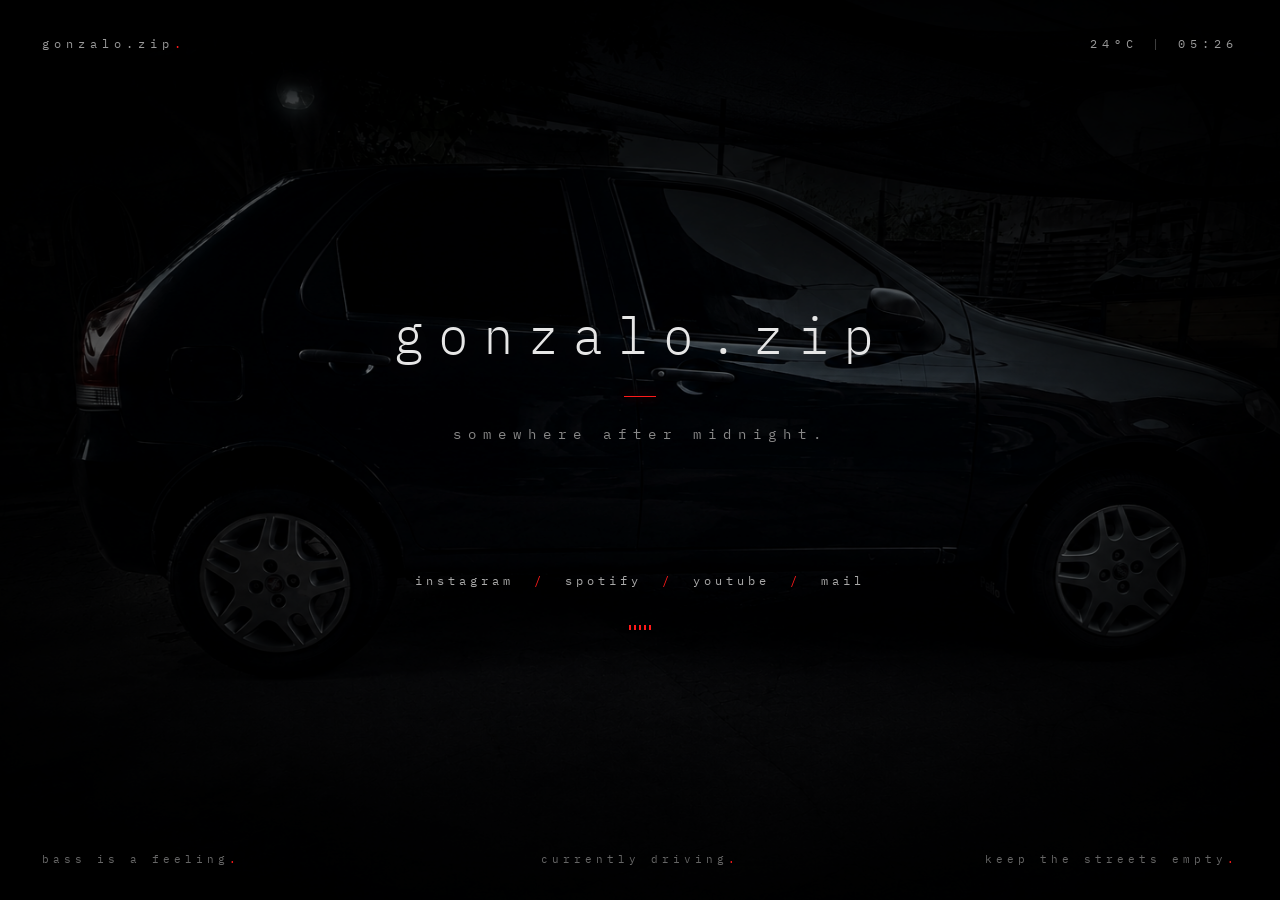
==== commit 6391c696: "Remove music controls and audio from index.html Removed music control elements and background audio." ====
--- a/index.html
+++ b/index.html
@@ -56,28 +56,7 @@
 
             <h1>gonzalo.zip</h1>
 
-            <div class="music-control">
-
-    <span class="music-line"></span>
-
-    <button
-        class="music-button"
-        id="musicButton"
-        type="button"
-    >
-        play music
-    </button>
-
-    <span class="music-line"></span>
-
-</div>
-
-<audio
-    id="backgroundMusic"
-    src="fondoreducido.mp3"
-    preload="metadata"
-    loop
-></audio>
+            <div class="red-line"></div>
 
             <p class="subtitle">
                 somewhere after midnight.
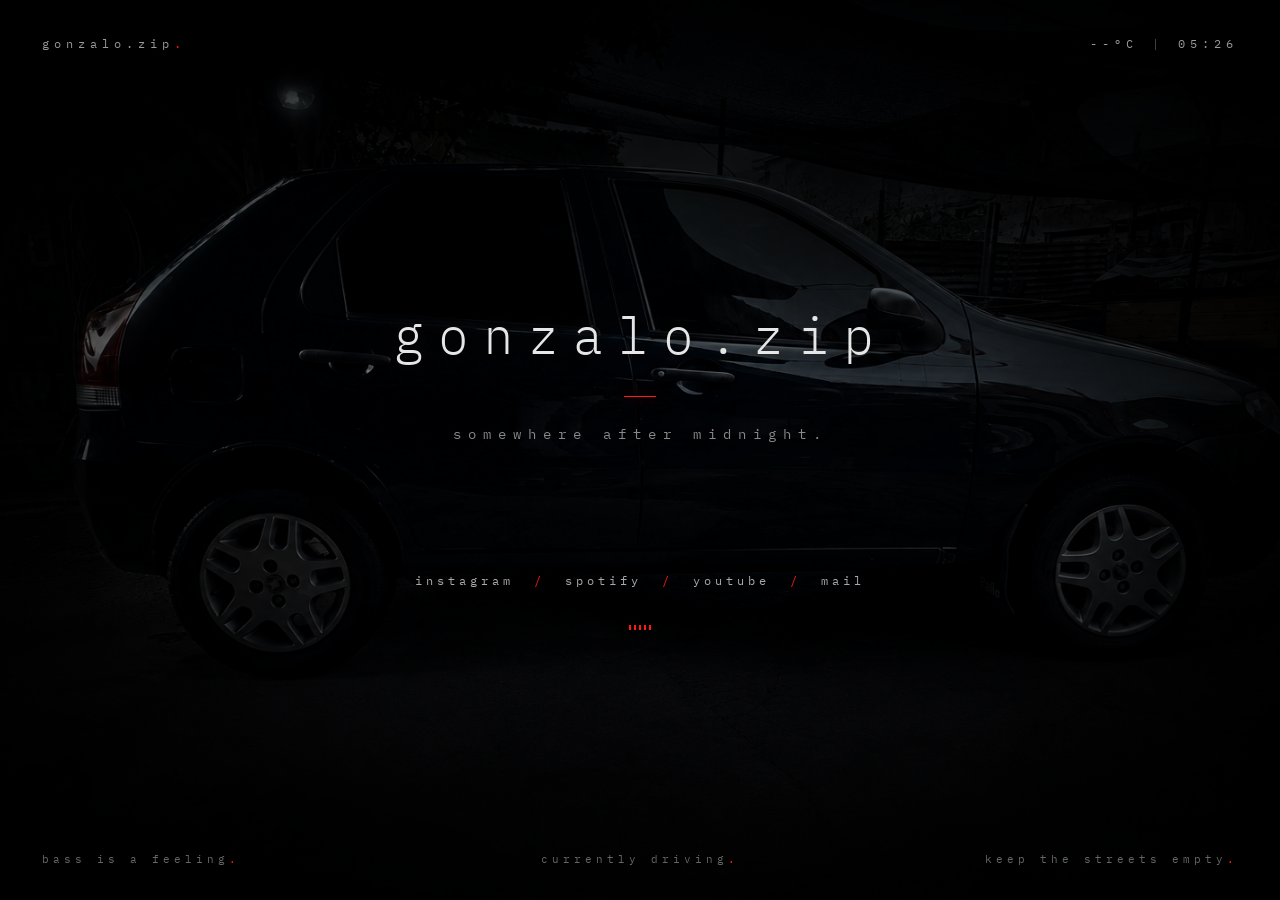
==== commit bb9b3a78: "Update mail link to Steam profile" ====
--- a/index.html
+++ b/index.html
@@ -102,11 +102,11 @@
                 <span>/</span>
 
 
-                <!-- MAIL DECORATIVO -->
+                <!-- STEAM -->
                 <a
-                    href="#"
-                    onclick="return false;"
-                    aria-label="mail"
+                    href="https://steamcommunity.com/id/gonzalop544/"
+                    target="_blank"
+                    rel="noopener noreferrer"
                 >
                     mail
                 </a>
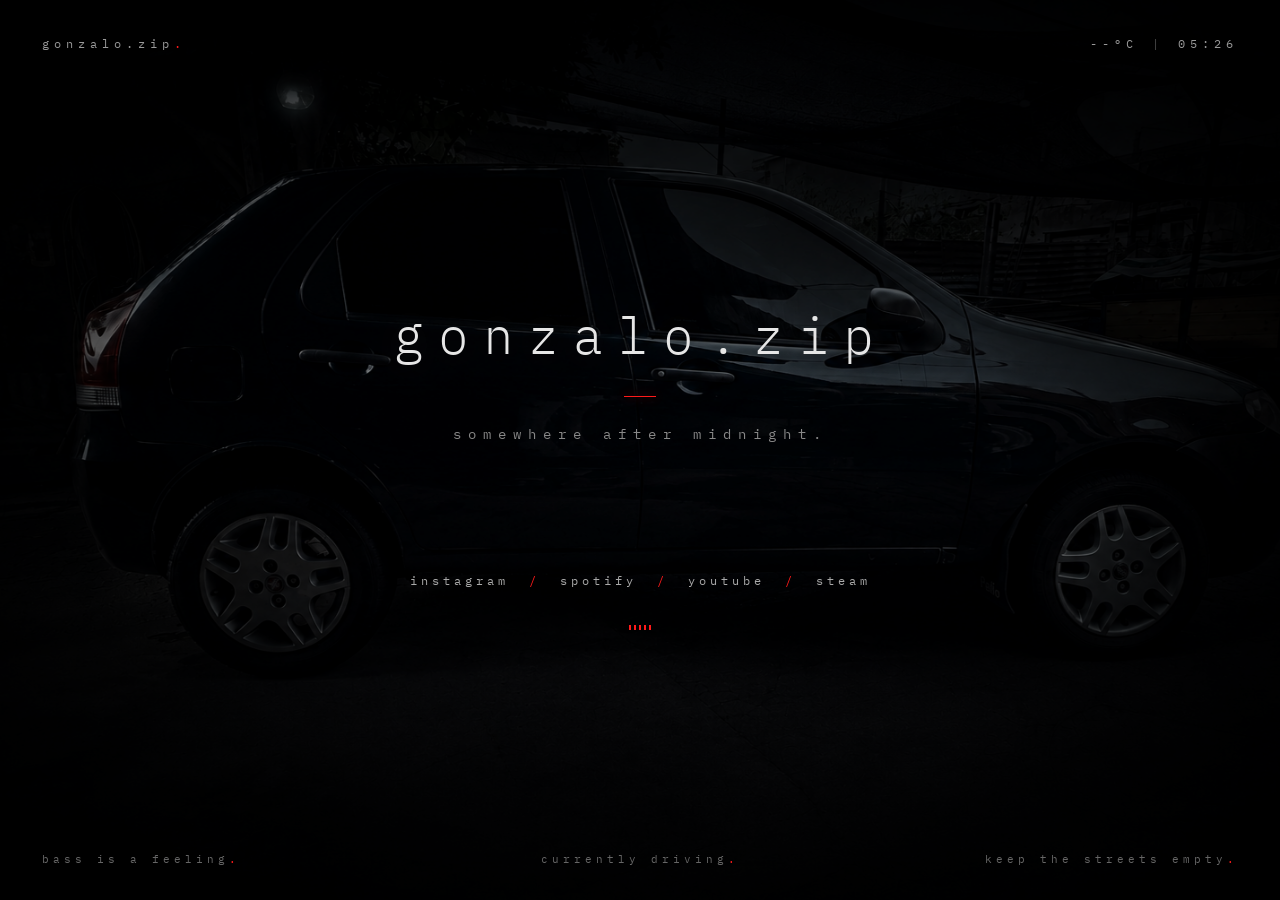
==== commit e4080135: "Update index.html" ====
--- a/index.html
+++ b/index.html
@@ -108,7 +108,7 @@
                     target="_blank"
                     rel="noopener noreferrer"
                 >
-                    mail
+                    steam
                 </a>
 
             </nav>
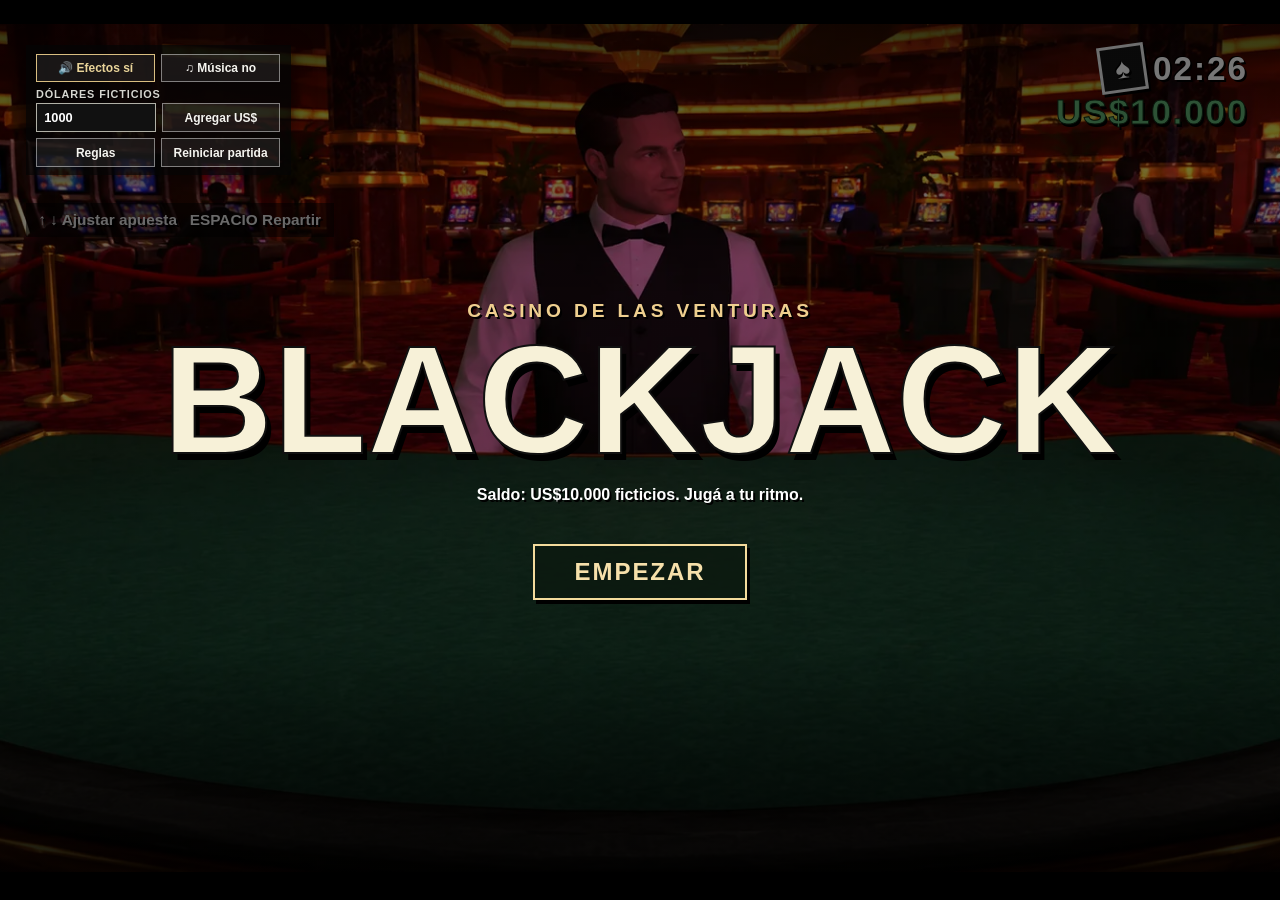
==== commit f5d7e042: "Add files via upload" ====
--- a/index.html
+++ b/index.html
@@ -1,205 +1,201 @@
-<!DOCTYPE html>
-<html lang="es">
+<!doctype html><html lang="es"><head><meta charset="utf-8"><meta name="viewport" content="width=device-width,initial-scale=1"><meta name="theme-color" content="#101512"><meta name="description" content="Blackjack de fichas ficticias en un casino retro de Las Venturas."><title>Blackjack — Las Venturas</title><style>:root{font-family:Arial,sans-serif;color:#fff;background:#030303}*{box-sizing:border-box}body{margin:0}button,input{font:inherit}button{cursor:pointer}button:disabled{opacity:.4;cursor:not-allowed}.casino-stage{position:relative;width:min(100vw,1600px);height:min(100vh,900px);min-height:590px;overflow:hidden;background:#120e10 url('[data-uri]') center/cover no-repeat;box-shadow:0 0 0 1px #171717}.casino-stage:before{content:'';position:absolute;inset:0;background:linear-gradient(#000a 0%,transparent 17%,transparent 72%,#000d 100%);pointer-events:none}.casino-stage:after{content:'';position:absolute;inset:0;box-shadow:inset 0 24px #000,inset 0 -28px #000;pointer-events:none}.cinema-shell{min-height:100vh;background:#030303;display:grid;place-items:center}.game-help{position:absolute;z-index:2;left:2%;top:calc(5% + 158px);padding:.5rem .8rem;color:#eaeaea;background:#0008;font:800 clamp(.72rem,1.2vw,1rem) Arial,sans-serif;text-shadow:2px 2px #000}.gta-hud{position:absolute;z-index:2;top:5%;right:2.5%;display:grid;justify-items:end;gap:.16rem;text-shadow:2px 2px #000,-1px -1px #000}.hud-top{display:flex;align-items:center;gap:.45rem}.hud-top time{font:900 clamp(1.4rem,2.6vw,2.3rem) Impact,Arial,sans-serif;letter-spacing:.06em}.hud-symbol{display:grid;place-items:center;width:47px;height:47px;border:3px solid #eee;background:#141414;transform:rotate(-8deg);font-size:1.75rem;box-shadow:2px 3px #000}.hud-money{font:900 clamp(1.4rem,2.8vw,2.5rem) Impact,Arial,sans-serif;color:#61b173;line-height:1;letter-spacing:.04em;-webkit-text-stroke:1px #102d16;text-shadow:2px 3px #000}.cards{display:flex;align-items:center;justify-content:center;gap:.35rem}.card{width:clamp(58px,7vw,105px);height:clamp(84px,10.2vw,145px);margin:0;padding:.55rem;background:#f8f2e5;color:#202622;border:2px solid #f7f7f7;border-radius:2px;box-shadow:3px 5px 0 #0008;font:900 clamp(1.2rem,2vw,1.85rem) Arial,sans-serif;display:flex;flex-direction:column;justify-content:space-between}.card.red{color:#ba3830}.card span:last-child{align-self:end;transform:rotate(180deg)}.card.back{background:repeating-linear-gradient(45deg,#1a293c 0 7px,#cbad6b 8px 9px);border:6px solid #f2f2e5}.dealer-cards{position:absolute;z-index:2;left:50%;top:47%;transform:translate(-50%,-50%);min-height:105px}.player-cards{position:absolute;z-index:2;left:50%;top:72%;transform:translate(-50%,-50%);min-height:120px}.casino-hand{text-align:center;padding:.25rem;border:2px solid transparent}.casino-hand.active{border-color:#f0db9b;background:#0002}.casino-hand small{color:#fff;background:#0009;font:900 .75rem Arial,sans-serif;display:block;padding:.15rem;text-shadow:1px 1px #000}.wager-hud{position:absolute;z-index:3;left:2%;top:43%;width:220px;background:#000b;color:#f6f6f6;padding:.9rem 1rem 1rem;text-shadow:2px 2px #000;box-shadow:0 4px 20px #0006}.wager-hud h2{font:900 1.6rem Georgia,serif;margin:0 0 .7rem}.wager-line{margin:.48rem 0}.wager-line span{display:block;color:#c9ccca;font:900 .76rem Arial,sans-serif}.wager-line strong{display:block;font:900 1.48rem Arial,sans-serif;line-height:1.12;letter-spacing:-.035em}.wager-line small{display:block;color:#c5c9c5;font:700 .68rem/1.2 Arial,sans-serif;margin-top:.18rem}.casino-controls{position:absolute;z-index:4;bottom:3.5%;left:50%;transform:translateX(-50%);display:grid;justify-items:center;gap:.5rem;width:min(96%,760px)}.cinema-bet{display:flex;align-items:center;gap:.5rem;padding:.4rem .65rem;background:#000c;color:#fff;font:900 .83rem Arial,sans-serif}.cinema-bet>div{display:flex;align-items:center;background:#111;border:1px solid #999;padding:0 .45rem}.cinema-bet input{width:115px;background:none;color:#fff;border:0;padding:.48rem .3rem;outline:0;font:900 1.1rem Arial,sans-serif}.cinema-bet button{background:#222;color:#fff;border:1px solid #aaa;padding:.48rem .65rem;font-weight:900}.cinema-actions{display:flex;justify-content:center;flex-wrap:wrap;gap:.4rem}.button{background:#e2d0a6;color:#111;border:2px solid #111;box-shadow:2px 3px 0 #000b;border-radius:2px;font:900 .95rem Arial,sans-serif;padding:.6rem .9rem}.button.alt{background:#161b18;color:#fff;border-color:#d4d4cb}.button:hover:not(:disabled){background:#fff;transform:translateY(-2px)}.cinema-notice{position:absolute;z-index:10;top:18%;left:50%;transform:translateX(-50%);background:#111e;color:#fff;padding:.5rem .8rem;max-width:75%;text-align:center;font-weight:700}.no-cash{background:#000d;color:#fff;padding:.3rem .6rem;font-size:.8rem}.round-banner{position:absolute;z-index:6;top:56%;left:50%;transform:translate(-50%,-50%);width:max-content;max-width:90%;display:grid;justify-items:center;gap:.12rem;pointer-events:none;text-align:center;animation:result-enter .45s cubic-bezier(.18,.9,.25,1.15) both}.round-banner strong{font:900 clamp(4rem,9vw,8.5rem)/.9 Impact,Arial,sans-serif;letter-spacing:-.03em;color:#f6f3e7;-webkit-text-stroke:2px #111;text-shadow:0 5px 0 #151515,4px 7px 12px #000}.round-banner span{font:900 clamp(2.1rem,5vw,4.5rem)/1 Impact,Arial,sans-serif;color:#75cc80;-webkit-text-stroke:1px #0a2513;text-shadow:2px 4px 0 #000,0 0 18px #000}.round-banner.loss span{color:#e7726c;-webkit-text-stroke:1px #38100c}.round-banner.push span{color:#e8d392;-webkit-text-stroke:1px #3c2b0a}@keyframes result-enter{from{opacity:0;transform:translate(-50%,-42%) scale(1.3)}to{opacity:1;transform:translate(-50%,-50%) scale(1)}}.start-screen{position:absolute;z-index:7;inset:0;display:grid;place-items:center;background:linear-gradient(#0008,#0009);text-align:center}.start-panel{padding:2rem;max-width:90%}.start-panel>span{font:900 clamp(.85rem,1.5vw,1.2rem) Arial,sans-serif;letter-spacing:.2em;color:#efcf8f;text-shadow:2px 2px #000}.start-panel h1{font:900 clamp(4.5rem,12vw,11rem)/.9 Impact,Arial,sans-serif;margin:.55rem 0;color:#f7f1d8;-webkit-text-stroke:2px #111;text-shadow:5px 7px #000}.start-panel p{font-weight:700;text-shadow:2px 2px #000}.start-panel button{margin-top:1.5rem;padding:.75rem 2.5rem;border:2px solid #f4db9c;background:#0c1910d9;color:#f6e0aa;font:900 1.5rem Impact,Arial,sans-serif;letter-spacing:.08em;box-shadow:3px 4px #000}.start-panel button:hover{background:#d4b36f;color:#111}@media(max-width:700px){.casino-stage{min-height:700px;height:100svh;background-size:auto 74%;background-position:center 9%;background-color:#130b0e}.casino-stage:before{background:linear-gradient(#000a,transparent 25%,transparent 60%,#000 95%)}.game-help{top:calc(3% + 180px);left:3%;max-width:58%;line-height:1.4}.gta-hud{top:3%;right:3%}.hud-symbol{width:33px;height:33px;font-size:1.25rem}.hud-top time{font-size:1.35rem}.hud-money{font-size:1.4rem}.dealer-cards{top:43%}.player-cards{top:60%}.card{width:56px;height:78px;padding:.3rem;font-size:1.1rem}.wager-hud{top:auto;bottom:18%;left:3%;width:94%;display:grid;grid-template-columns:repeat(3,1fr);gap:.35rem;padding:.5rem .6rem}.wager-hud h2{grid-column:1/-1;margin:0;font-size:1.1rem}.wager-line{margin:0}.wager-line span{font-size:.57rem}.wager-line strong{font-size:1.1rem}.wager-line small{font-size:.55rem}.casino-controls{bottom:4%;width:98%}.button{padding:.5rem .65rem;font-size:.8rem}.cinema-bet{padding:.25rem;font-size:.68rem}.cinema-bet input{width:80px;font-size:.9rem}.round-banner{top:50%;max-width:96%}.round-banner strong{font-size:clamp(3.5rem,17vw,5.8rem);-webkit-text-stroke:1px #111}.round-banner span{font-size:clamp(2rem,10vw,3.5rem)}.start-panel h1{font-size:clamp(4rem,18vw,6rem)}}@media(prefers-reduced-motion:reduce){.round-banner{animation:none}}
+.quick-controls{position:absolute;z-index:8;left:2%;top:5%;width:265px;padding:.55rem .65rem;background:#050505c9;color:#fff;box-shadow:0 5px 18px #0008;display:grid;gap:.38rem;text-shadow:1px 1px #000}.quick-controls button{background:#ffffff13;border:1px solid #ffffff72;color:#f4f4ef;padding:.38rem .4rem;font:800 .75rem Arial,sans-serif;text-align:center}.quick-controls button:hover{background:#e5d09b;color:#171717;text-shadow:none}.quick-controls button[aria-pressed="true"]{border-color:#d9be81;color:#e9d499}.quick-toggles,.quick-utilities{display:grid;grid-template-columns:1fr 1fr;gap:.35rem}.quick-funds label{display:block;font:800 .68rem Arial,sans-serif;text-transform:uppercase;letter-spacing:.08em;margin-bottom:.2rem;color:#d6d6d0}.quick-funds>div{display:flex;gap:.35rem}.quick-funds input{min-width:0;width:120px;padding:.38rem .45rem;background:#111;color:#fff;border:1px solid #b1b1a7;font:800 .8rem Arial,sans-serif}.quick-funds button{flex:1}.rules-overlay{position:absolute;inset:0;z-index:9;display:grid;place-items:center;padding:1rem;background:#000b}.rules-card{width:min(440px,95vw);background:#16231b;border:2px solid #d7ba7e;padding:1.5rem;box-shadow:0 18px 55px #000}.rules-card h2{font:900 2rem Impact,Arial,sans-serif;margin:0 0 .6rem}.rules-card p{font:500 1rem/1.55 Arial,sans-serif}.rules-card button{border:1px solid #d7ba7e;background:#d7ba7e;color:#172219;font-weight:900;padding:.65rem 1rem}
+@media(max-width:700px){.quick-controls{top:3%;left:3%;width:185px;padding:.4rem;gap:.28rem}.quick-controls button{font-size:.61rem;padding:.3rem .18rem}.quick-toggles,.quick-utilities{gap:.2rem}.quick-funds label{font-size:.57rem}.quick-funds>div{gap:.18rem}.quick-funds input{width:78px;font-size:.68rem;padding:.27rem}.game-help{top:calc(3% + 151px);max-width:62%}.cinema-bet>div{max-width:132px}}
+</style></head><body><div id="app"></div><script>const money = n => 'US$' + Number(n || 0).toLocaleString('es-AR',{maximumFractionDigits:2});
+function total(cards) {
+  let n = 0, aces = 0;
+  for (const c of cards) { n += c.rank === 'A' ? 11 : ['J','Q','K'].includes(c.rank) ? 10 : Number(c.rank); if (c.rank === 'A') aces++; }
+  while (n > 21 && aces) { n -= 10; aces--; }
+  return { value:n, soft:aces > 0 };
+}
+function dealerVisibleEstimate(upcard) {
+  if (!upcard || !['A','J','Q','K'].includes(upcard.rank)) return null;
+  return { visible: total([upcard]).value, withTen: total([upcard, {rank:'10'}]).value };
+}
+const natural = hand => hand.cards.length === 2 && total(hand.cards).value === 21 && !hand.split;
+function shoe() {
+  const out = []; for(let d=0;d<6;d++) for(const suit of ['♠','♥','♦','♣']) for(const rank of ['A','2','3','4','5','6','7','8','9','10','J','Q','K']) out.push({suit,rank});
+  for(let i=out.length-1;i>0;i--) { const j=Math.floor(Math.random()*(i+1)); [out[i],out[j]]=[out[j],out[i]]; }
+  return out;
+}
+function begin(state, amount) {
+  if (state.round && !state.round.finished) throw Error('Terminá la mano actual antes de volver a apostar.');
+  if (!Number.isSafeInteger(amount) || amount < 100 || amount > state.cash) throw Error('Ingresá una apuesta de al menos $100 que no supere tu saldo.');
+  if (state.shoe.length < 78) state.shoe=shoe();
+  state.cash-=amount;
+  const hand={cards:[state.shoe.pop(),state.shoe.pop()],bet:amount,split:false,done:false,doubled:false};
+  const dealer=[state.shoe.pop(),state.shoe.pop()];
+  state.round={hands:[hand],dealer,active:0,initial:amount,finished:false};
+  if(natural(hand) || total(dealer).value===21) finish(state);
+}
+function canSplit(state) {
+  const r=state.round, h=r?.hands[r.active];
+  return !!h && !h.done && r.hands.length===1 && h.cards.length===2 && Math.min(10,rankValue(h.cards[0].rank))===Math.min(10,rankValue(h.cards[1].rank)) && state.cash>=h.bet;
+}
+function rankValue(rank) { return rank==='A'?11:['J','Q','K'].includes(rank)?10:Number(rank); }
+function canDouble(state) { const r=state.round,h=r?.hands[r.active]; return !!h && !h.done && h.cards.length===2 && state.cash>=h.bet; }
+function action(state, act) {
+  const r=state.round,h=r?.hands[r.active]; if(!h || h.done) throw Error('No hay una mano activa.');
+  if(act==='split') {
+    if(!canSplit(state)) throw Error('Necesitás dos cartas del mismo valor y saldo para separar.');
+    state.cash-=h.bet;
+    const second={cards:[h.cards.pop(),state.shoe.pop()],bet:h.bet,split:true,done:false,doubled:false};
+    h.cards.push(state.shoe.pop()); h.split=true; r.hands.push(second);
+    // One card only after splitting aces.
+    if(h.cards[0].rank==='A') { h.done=true; second.done=true; finish(state); }
+    return;
+  }
+  if(act==='double') {
+    if(!canDouble(state)) throw Error('No tenés saldo suficiente para doblar.');
+    state.cash-=h.bet; h.bet*=2; h.doubled=true; h.cards.push(state.shoe.pop()); h.done=true;
+  } else if(act==='hit') {
+    h.cards.push(state.shoe.pop()); if(total(h.cards).value>=21) h.done=true;
+  } else if(act==='stand') h.done=true;
+  else throw Error('Acción desconocida.');
+  if(h.done) advance(state);
+}
+function advance(state) { const r=state.round; const next=r.hands.findIndex((h,i)=>i>r.active && !h.done); if(next>=0) r.active=next; else finish(state); }
+function finish(state) {
+  const r=state.round; if(!r || r.finished) return;
+  const dealerBJ=total(r.dealer).value===21 && r.dealer.length===2;
+  const playable=r.hands.some(h=>total(h.cards).value<=21 && !natural(h));
+  if(playable && !dealerBJ) while(total(r.dealer).value<17 || (total(r.dealer).value===17 && total(r.dealer).soft)) r.dealer.push(state.shoe.pop());
+  let net=0, wins=0, losses=0, pushes=0;
+  r.outcomes=r.hands.map(h=>{
+    const pt=total(h.cards).value, dt=total(r.dealer).value, bj=natural(h);
+    let pay=0, label='PERDISTE';
+    if(pt>21) { losses++; }
+    else if(bj && !dealerBJ) { pay=h.bet*2.5; label='BLACKJACK · 3:2'; wins++; }
+    else if(dealerBJ && bj) { pay=h.bet; label='EMPATE'; pushes++; }
+    else if(dealerBJ) losses++;
+    else if(dt>21 || pt>dt) { pay=h.bet*2; label='GANASTE'; wins++; }
+    else if(pt===dt) { pay=h.bet; label='EMPATE'; pushes++; }
+    else losses++;
+    state.cash+=pay; net+=pay-h.bet;
+    return {label,net:pay-h.bet};
+  });
+  state.stats.wins+=wins; state.stats.losses+=losses; state.stats.pushes+=pushes; state.stats.net+=net; state.stats.rounds++;
+  r.net=net; r.finished=true; r.hands.forEach(h=>h.done=true);
+}
 
-<head>
-    <meta charset="UTF-8">
-    <meta name="viewport" content="width=device-width, initial-scale=1.0">
-
-    <title>gonzalo.zip</title>
-
-    <meta
-        name="description"
-        content="somewhere after midnight."
-    >
-
-    <!-- GOOGLE FONT -->
-    <link rel="preconnect" href="https://fonts.googleapis.com">
-    <link rel="preconnect" href="https://fonts.gstatic.com" crossorigin>
-
-    <link
-        href="https://fonts.googleapis.com/css2?family=IBM+Plex+Mono:wght@300;400&display=swap"
-        rel="stylesheet"
-    >
-
-    <!-- CSS -->
-    <link rel="stylesheet" href="style.css">
-</head>
-
-<body>
-
-    <!-- BACKGROUND -->
-    <div class="background"></div>
-    <div class="overlay"></div>
-    <div class="noise"></div>
-
-
-    <!-- TOP BAR -->
-    <header class="topbar">
-
-        <a class="logo" href="/">
-            gonzalo.zip<span>.</span>
-        </a>
-
-        <div class="status">
-            <span id="temperature">24°C</span>
-            <span class="separator">|</span>
-            <span id="clock">--:--</span>
-        </div>
-
-    </header>
-
-
-    <!-- MAIN -->
-    <main class="hero">
-
-        <div class="hero-content">
-
-            <h1>gonzalo.zip</h1>
-
-            <div class="red-line"></div>
-
-            <p class="subtitle">
-                somewhere after midnight.
-            </p>
-
-
-            <!-- LINKS -->
-            <nav class="socials">
-
-                <!-- INSTAGRAM -->
-                <a
-                    href="https://www.instagram.com/gonzalop54/"
-                    target="_blank"
-                    rel="noopener noreferrer"
-                >
-                    instagram
-                </a>
-
-                <span>/</span>
-
-
-                <!-- SPOTIFY -->
-                <button
-                    class="spotify-trigger"
-                    id="spotifyTrigger"
-                    type="button"
-                >
-                    spotify
-                </button>
-
-                <span>/</span>
-
-
-                <!-- YOUTUBE -->
-                <a
-                    href="https://www.youtube.com/watch?v=f_WuRfuMXQw"
-                    target="_blank"
-                    rel="noopener noreferrer"
-                >
-                    youtube
-                </a>
-
-                <span>/</span>
-
-
-                <!-- STEAM -->
-                <a
-                    href="https://steamcommunity.com/id/gonzalop544/"
-                    target="_blank"
-                    rel="noopener noreferrer"
-                >
-                    steam
-                </a>
-
-            </nav>
-
-
-            <!-- AUDIO ANIMATION -->
-            <div class="audio-mark" aria-hidden="true">
-                <span></span>
-                <span></span>
-                <span></span>
-                <span></span>
-                <span></span>
-            </div>
-
-        </div>
-
-    </main>
-
-
-    <!-- FOOTER -->
-    <footer class="footer">
-
-        <p>
-            bass is a feeling<span>.</span>
-        </p>
-
-        <p>
-            currently driving<span>.</span>
-        </p>
-
-        <p>
-            keep the streets empty<span>.</span>
-        </p>
-
-    </footer>
-
-
-    <!-- SPOTIFY MODAL -->
-    <div
-        class="spotify-modal"
-        id="spotifyModal"
-        aria-hidden="true"
-    >
-
-        <div
-            class="spotify-backdrop"
-            id="spotifyBackdrop"
-        ></div>
-
-
-        <div
-            class="spotify-panel"
-            role="dialog"
-            aria-modal="true"
-            aria-label="Spotify playlist"
-        >
-
-            <button
-                class="spotify-close"
-                id="spotifyClose"
-                type="button"
-                aria-label="cerrar"
-            >
-                ×
-            </button>
-
-
-            <div class="spotify-label">
-                night transmission<span>.</span>
-            </div>
-
-
-            <iframe
-                src="https://open.spotify.com/embed/playlist/34KWfW88GK15EPBo6jM2Wa?utm_source=generator&theme=0"
-                width="100%"
-                height="352"
-                frameborder="0"
-                allowfullscreen=""
-                allow="autoplay; clipboard-write; encrypted-media; fullscreen; picture-in-picture"
-                loading="lazy"
-                title="Spotify playlist"
-            ></iframe>
-
-        </div>
-
+const SAVE_KEY='las-venturas-v2-free';
+const OLD_SAVE_KEY='las-venturas-v1-free';
+const START_BALANCE=10000;
+const FX_KEY='las-venturas-fx';
+const $=selector=>document.querySelector(selector);
+const fresh=()=>({cash:START_BALANCE,shoe:[],round:null,stats:{wins:0,losses:0,pushes:0,rounds:0,net:0}});
+const validCard=c=>c&&['♠','♥','♦','♣'].includes(c.suit)&&['A','2','3','4','5','6','7','8','9','10','J','Q','K'].includes(c.rank);
+function validRound(r){
+  return r===null||!!r&&Array.isArray(r.dealer)&&r.dealer.length>=2&&r.dealer.every(validCard)&&Array.isArray(r.hands)&&r.hands.length>=1&&r.hands.length<=2&&r.hands.every(h=>Array.isArray(h.cards)&&h.cards.length>=2&&h.cards.every(validCard)&&Number.isSafeInteger(h.bet)&&h.bet>=100&&typeof h.done==='boolean')&&Number.isInteger(r.active)&&r.active>=0&&r.active<r.hands.length&&typeof r.finished==='boolean'&&(!r.finished||Number.isFinite(r.net)&&Array.isArray(r.outcomes)&&r.outcomes.length===r.hands.length&&r.outcomes.every(o=>o&&['PERDISTE','EMPATE','GANASTE','BLACKJACK · 3:2'].includes(o.label)&&Number.isFinite(o.net)));
+}
+function load(){
+  try{
+    const current=localStorage.getItem(SAVE_KEY),saved=JSON.parse(current??localStorage.getItem(OLD_SAVE_KEY));
+    if(saved&&Number.isFinite(saved.cash)&&saved.cash>=0&&Array.isArray(saved.shoe)&&saved.shoe.every(validCard)&&validRound(saved.round??null)&&saved.stats&&typeof saved.stats==='object'){
+      const cash=!current&&saved.cash<100&&(!saved.round||saved.round.finished)?START_BALANCE:saved.cash;
+      const stats=Object.fromEntries(Object.entries(fresh().stats).map(([key,defaultValue])=>[key,Number.isFinite(saved.stats[key])?saved.stats[key]:defaultValue]));
+      const migrated={cash,shoe:saved.shoe,round:saved.round||null,stats};
+      if(!current)localStorage.setItem(SAVE_KEY,JSON.stringify(migrated));
+      return migrated;
+    }
+  }catch{}
+  return fresh();
+}
+function effectsEnabled(){try{return localStorage.getItem(FX_KEY)!=='off';}catch{return true;}}
+let game=load(),bet=Math.min(5000,Math.floor(game.cash)),started=false,showRules=false,notice='',audio=effectsEnabled(),music=false,musicTimer=null,audioContext=null;
+function save(){try{localStorage.setItem(SAVE_KEY,JSON.stringify(game));}catch{notice='No se pudo guardar la partida en este navegador.';}}
+function ensureAudio(){try{if(!audioContext)audioContext=new (window.AudioContext||window.webkitAudioContext)();if(audioContext.state==='suspended')audioContext.resume();return audioContext;}catch{return null;}}
+function tone(c,freq,when,duration,level=.04,type='triangle',endFreq=freq){
+  const o=c.createOscillator(),g=c.createGain();o.type=type;
+  o.frequency.setValueAtTime(freq,when);o.frequency.exponentialRampToValueAtTime(Math.max(1,endFreq),when+duration);
+  g.gain.setValueAtTime(.001,when);g.gain.linearRampToValueAtTime(level,when+.025);g.gain.exponentialRampToValueAtTime(.001,when+duration);
+  o.connect(g).connect(c.destination);o.start(when);o.stop(when+duration+.01);
+}
+function sound(freq=420,duration=.07,level=.04,force=false){if(!audio&&!force)return;const c=ensureAudio();if(c)tone(c,freq,c.currentTime+.015,duration,level);}
+function crowdNoise(c,when,duration,level,filterFreq){
+  const buffer=c.createBuffer(1,Math.ceil(c.sampleRate*duration),c.sampleRate),data=buffer.getChannelData(0);
+  for(let i=0;i<data.length;i++)data[i]=Math.random()*2-1;
+  const src=c.createBufferSource(),filter=c.createBiquadFilter(),g=c.createGain();src.buffer=buffer;
+  filter.type='bandpass';filter.frequency.value=filterFreq;filter.Q.value=.7;
+  g.gain.setValueAtTime(.001,when);g.gain.linearRampToValueAtTime(level,when+.02);g.gain.exponentialRampToValueAtTime(.001,when+duration);
+  src.connect(filter).connect(g).connect(c.destination);src.start(when);src.stop(when+duration);
+}
+function resultSound(net){
+  if(!audio)return;const c=ensureAudio();if(!c)return;const t=c.currentTime+.04;
+  if(net>0){
+    [392,494,587,784].forEach((f,i)=>tone(c,f,t+i*.12,.32,.055));
+    for(let i=0;i<14;i++)crowdNoise(c,t+.16+i*.07,.065,.024,1100+(i%4)*230);
+    for(let i=0;i<7;i++)tone(c,360+i*23,t+.2+i*.08,.44,.011,'sawtooth',500+i*28);
+  }else if(net<0){
+    [220,196,165].forEach((f,i)=>tone(c,f,t+i*.2,.55,.045,'sawtooth',f*.72));
+    for(let i=0;i<8;i++)tone(c,145+i*7,t+.12+i*.08,.65,.012,'sawtooth',95+i*4);
+    crowdNoise(c,t+.1,1,.025,340);
+  }else{tone(c,392,t,.2,.032);tone(c,392,t+.25,.25,.025);}
+}
+function setMusic(on){music=on;clearInterval(musicTimer);if(on){ensureAudio();let i=0;musicTimer=setInterval(()=>sound([196,233,261,233,174,220,261,220][i++%8],.65,.014,true),780);}}
+function card(c,hidden=false){
+  if(hidden)return '<div class="card back" aria-label="Carta boca abajo"></div>';
+  return `<div class="card ${['♥','♦'].includes(c.suit)?'red':''}" aria-label="${c.rank}${c.suit}"><span>${c.rank}${c.suit}</span><span>${c.rank}${c.suit}</span></div>`;
+}
+function clock(){return new Intl.DateTimeFormat('es-AR',{timeZone:'America/Argentina/Buenos_Aires',hour:'2-digit',minute:'2-digit',hour12:false}).format(new Date());}
+function stage(){
+  const r=started?game.round:null,live=!!r&&!r.finished,guess=live?dealerVisibleEstimate(r.dealer[0]):null;
+  const stake=r?r.hands.reduce((sum,h)=>sum+h.bet,0):bet;
+  return `<div class="casino-stage">
+    <div class="quick-controls" aria-label="Opciones del juego">
+      <div class="quick-toggles"><button data-act="sound" aria-pressed="${audio}">🔊 Efectos ${audio?'sí':'no'}</button><button data-act="music" aria-pressed="${music}">♫ Música ${music?'sí':'no'}</button></div>
+      <div class="quick-funds"><label for="addAmount">Dólares ficticios</label><div><input id="addAmount" type="number" min="1" step="1" value="1000" aria-label="Cantidad de dólares ficticios"><button data-act="add">Agregar US$</button></div></div>
+      <div class="quick-utilities"><button data-act="rules">Reglas</button><button data-act="reset">Reiniciar partida</button></div>
     </div>
-
-
-    <!-- JAVASCRIPT -->
-    <script src="script.js"></script>
-
-</body>
-
-</html>
+    <div class="game-help">${live?'<b>H</b> Pedir &nbsp; <b>S</b> Plantarse &nbsp; <b>D</b> Doblar &nbsp; <b>P</b> Separar':'<b>↑ ↓</b> Ajustar apuesta &nbsp; <b>ESPACIO</b> Repartir'}</div>
+    <div class="gta-hud"><div class="hud-top"><span class="hud-symbol">♠</span><time>${clock()}</time></div><div class="hud-money">${money(game.cash)}</div></div>
+    <div class="dealer-cards cards" aria-label="Cartas del crupier">${r?r.dealer.map((c,i)=>card(c,live&&i===1)).join(''):''}</div>
+    <div class="player-cards cards" aria-label="Tus cartas">${r?r.hands.map((h,i)=>`<div class="casino-hand ${live&&r.active===i?'active':''}"><div class="cards">${h.cards.map(c=>card(c)).join('')}</div>${r.hands.length>1?`<small>MANO ${i+1}${r.finished?' · '+r.outcomes[i].label:''}</small>`:''}</div>`).join(''):''}</div>
+    ${r?.finished?`<div class="round-banner ${r.net>0?'win':r.net<0?'loss':'push'}" role="status"><strong>${r.net>0?'GANASTE':r.net<0?'PERDISTE':'EMPATE'}</strong><span>${r.net>0?'+':r.net<0?'−':''}${money(Math.abs(r.net))}</span></div>`:''}
+    ${started?`<div class="wager-hud"><h2>BLACKJACK</h2><div class="wager-line"><span>APUESTA TOTAL</span><strong id="stake-value">${money(stake)}</strong></div><div class="wager-line"><span>PUNTOS CRUPIER</span><strong>${r?(live?(guess?`? · ≈${guess.withTen}`:'?'):total(r.dealer).value):'—'}</strong>${guess?'<small>Estimado solo por la carta visible</small>':''}</div><div class="wager-line"><span>${r?.hands.length>1&&live?'TU MANO '+(r.active+1):'TUS PUNTOS'}</span><strong>${r?(live?total(r.hands[r.active].cards).value:r.hands.length>1?r.hands.map(h=>total(h.cards).value).join(' / '):total(r.hands[0].cards).value):'—'}</strong></div></div>`:''}
+    ${started?`<div class="casino-controls">${!live?`<div class="cinema-bet"><label for="bet">APUESTA</label><div><span>US$</span><input id="bet" type="number" min="100" step="1" value="${bet}" aria-label="Monto de la apuesta"></div><button data-act="all-in">TODO</button></div>`:''}<div class="cinema-actions">${!live?`<button class="button" data-act="deal" ${game.cash<100?'disabled':''}>${r?.finished?'OTRA MANO':'REPARTIR'}</button>`:`<button class="button" data-act="hit">PEDIR</button><button class="button alt" data-act="stand">PLANTARSE</button><button class="button alt" data-act="double" ${canDouble(game)?'':'disabled'}>DOBLAR</button><button class="button alt" data-act="split" ${canSplit(game)?'':'disabled'}>SEPARAR</button>`}</div>${game.cash<100?'<div class="no-cash">Agregá dólares ficticios con el control de arriba.</div>':''}</div>`:''}
+    ${showRules?'<div class="rules-overlay" role="dialog" aria-modal="true" aria-label="Reglas del Blackjack"><div class="rules-card"><h2>Reglas de la mesa</h2><p>Buscá acercarte a 21 sin pasarte. El blackjack natural paga 3:2. El crupier pide con 17 suave y se planta con 17 duro. Podés doblar o separar si tenés saldo suficiente; el empate devuelve la apuesta.</p><button data-act="rules">ENTENDIDO</button></div></div>':''}
+    ${!started?`<div class="start-screen"><div class="start-panel"><span>CASINO DE LAS VENTURAS</span><h1>BLACKJACK</h1><p>Saldo: ${money(game.cash)} ficticios. Jugá a tu ritmo.</p><button data-act="start">EMPEZAR</button></div></div>`:''}
+    ${notice?`<div class="cinema-notice" role="status">${notice}</div>`:''}
+  </div>`;
+}
+function render(){
+  const focused=document.activeElement, id=focused?.id, value=focused?.value;
+  $('#app').innerHTML=stage();
+  if(id&&$('#'+id)&&value!==undefined){$('#'+id).value=value;$('#'+id).focus();}
+}
+function completed(){if(!game.round?.finished)return;if(!game.round.fxPlayed){resultSound(game.round.net);game.round.fxPlayed=true;}bet=Math.min(bet,Math.floor(game.cash));}
+function readAmount(id){return Number($('#'+id)?.value);}
+document.addEventListener('input',e=>{if(e.target.id==='bet'){const amount=Number(e.target.value);if(Number.isSafeInteger(amount)&&amount>=0){bet=amount;const stake=$('#stake-value');if(stake)stake.textContent=money(bet);}}});
+document.addEventListener('keydown',e=>{
+  if(!started||showRules||e.target.closest('input,button,summary'))return;
+  const live=game.round&&!game.round.finished;
+  if(!live&&['ArrowUp','ArrowDown'].includes(e.key)){e.preventDefault();if(game.cash>=100){bet=Math.max(100,Math.min(Math.floor(game.cash),bet+(e.key==='ArrowUp'?1000:-1000)));render();}return;}
+  const act=live?({h:'hit',s:'stand',d:'double',p:'split'})[e.key.toLowerCase()]:e.code==='Space'?'deal':null;
+  if(act){e.preventDefault();$(`[data-act="${act}"]`)?.click();}
+});
+setInterval(()=>{const time=$('.hud-top time');if(time)time.textContent=clock();},10000);
+document.addEventListener('click',e=>{
+  const button=e.target.closest('[data-act]');if(!button||button.disabled)return;
+  const act=button.dataset.act;if(audio)ensureAudio();notice='';
+  try{
+    if(act==='start'){started=true;if(game.round?.finished)game.round=null;bet=Math.min(5000,Math.floor(game.cash));sound(440,.1,.025);render();return;}
+    if(act==='sound'){audio=!audio;try{localStorage.setItem(FX_KEY,audio?'on':'off');}catch{}if(audio)sound(660,.12);render();return;}
+    if(act==='music'){setMusic(!music);render();return;}
+    if(act==='rules'){showRules=!showRules;render();return;}
+    if(act==='reset'){if(!confirm('¿Reiniciar el saldo a US$10.000 y borrar los resultados del Blackjack?'))return;game=fresh();bet=5000;save();render();return;}
+    if(act==='all-in'){bet=Math.floor(game.cash);render();return;}
+    if(act==='add'){
+      const amount=readAmount('addAmount');if(!Number.isSafeInteger(amount)||amount<1||amount>100000000000)throw Error('Elegí un monto entero entre $1 y $100.000.000.000.');
+      if(game.cash+amount>Number.MAX_SAFE_INTEGER)throw Error('El saldo máximo permitido ya se alcanzó.');
+      game.cash+=amount;if(bet<100)bet=Math.min(5000,Math.floor(game.cash));notice=`Se agregaron ${money(amount)} ficticios.`;
+    }else if(act==='deal'){
+      const amount=readAmount('bet');begin(game,amount);bet=amount;sound(570);completed();
+    }else if(['hit','stand','double','split'].includes(act)){
+      action(game,act);sound(act==='hit'?590:430);completed();
+    }
+    save();render();
+  }catch(error){notice=error.message||'Algo salió mal.';render();}
+});
+render();
+</script></body></html>
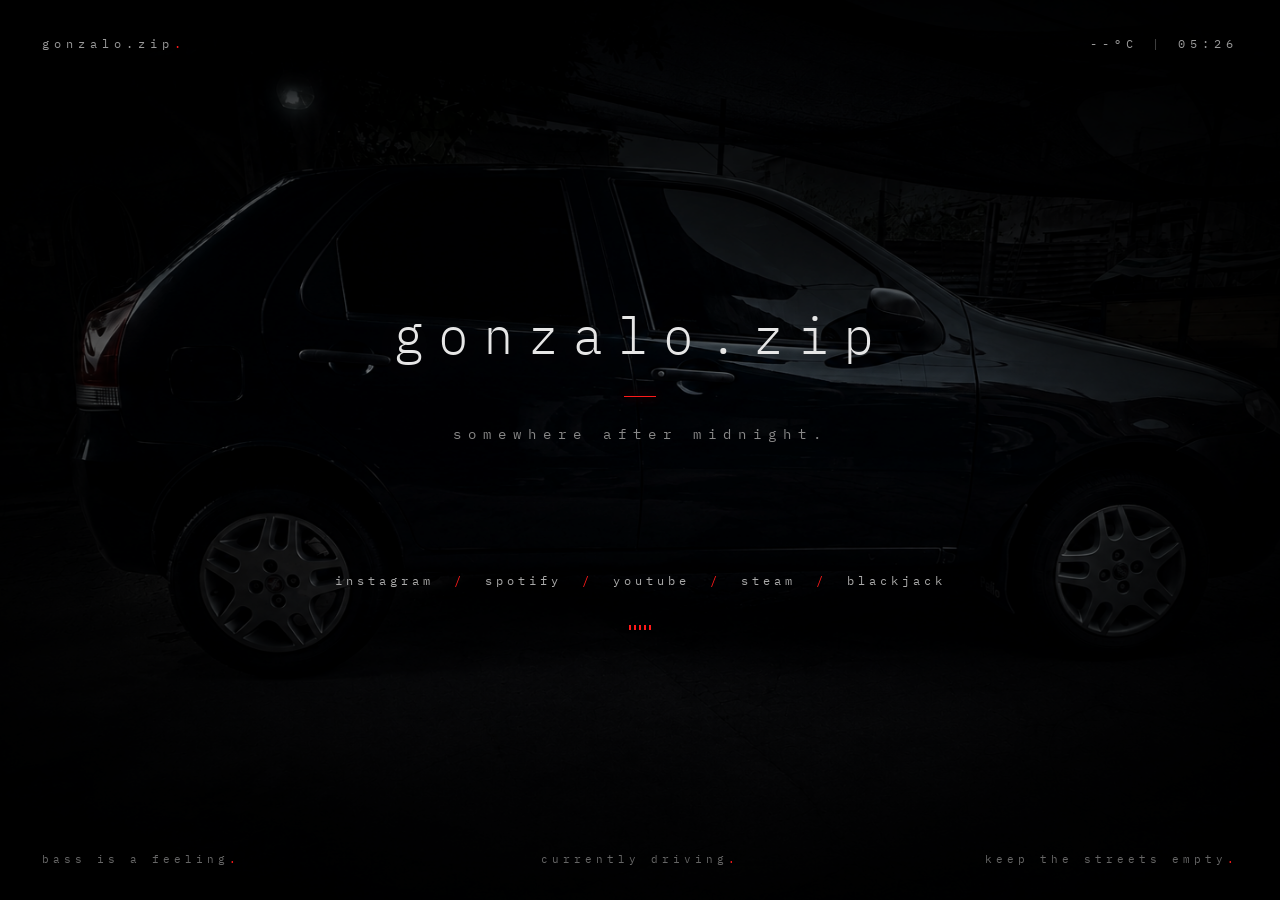
==== commit d9e01078: "Add link to blackjack in navigation" ====
--- a/index.html
+++ b/index.html
@@ -1,201 +1,211 @@
-<!doctype html><html lang="es"><head><meta charset="utf-8"><meta name="viewport" content="width=device-width,initial-scale=1"><meta name="theme-color" content="#101512"><meta name="description" content="Blackjack de fichas ficticias en un casino retro de Las Venturas."><title>Blackjack — Las Venturas</title><style>:root{font-family:Arial,sans-serif;color:#fff;background:#030303}*{box-sizing:border-box}body{margin:0}button,input{font:inherit}button{cursor:pointer}button:disabled{opacity:.4;cursor:not-allowed}.casino-stage{position:relative;width:min(100vw,1600px);height:min(100vh,900px);min-height:590px;overflow:hidden;background:#120e10 url('[data-uri]') center/cover no-repeat;box-shadow:0 0 0 1px #171717}.casino-stage:before{content:'';position:absolute;inset:0;background:linear-gradient(#000a 0%,transparent 17%,transparent 72%,#000d 100%);pointer-events:none}.casino-stage:after{content:'';position:absolute;inset:0;box-shadow:inset 0 24px #000,inset 0 -28px #000;pointer-events:none}.cinema-shell{min-height:100vh;background:#030303;display:grid;place-items:center}.game-help{position:absolute;z-index:2;left:2%;top:calc(5% + 158px);padding:.5rem .8rem;color:#eaeaea;background:#0008;font:800 clamp(.72rem,1.2vw,1rem) Arial,sans-serif;text-shadow:2px 2px #000}.gta-hud{position:absolute;z-index:2;top:5%;right:2.5%;display:grid;justify-items:end;gap:.16rem;text-shadow:2px 2px #000,-1px -1px #000}.hud-top{display:flex;align-items:center;gap:.45rem}.hud-top time{font:900 clamp(1.4rem,2.6vw,2.3rem) Impact,Arial,sans-serif;letter-spacing:.06em}.hud-symbol{display:grid;place-items:center;width:47px;height:47px;border:3px solid #eee;background:#141414;transform:rotate(-8deg);font-size:1.75rem;box-shadow:2px 3px #000}.hud-money{font:900 clamp(1.4rem,2.8vw,2.5rem) Impact,Arial,sans-serif;color:#61b173;line-height:1;letter-spacing:.04em;-webkit-text-stroke:1px #102d16;text-shadow:2px 3px #000}.cards{display:flex;align-items:center;justify-content:center;gap:.35rem}.card{width:clamp(58px,7vw,105px);height:clamp(84px,10.2vw,145px);margin:0;padding:.55rem;background:#f8f2e5;color:#202622;border:2px solid #f7f7f7;border-radius:2px;box-shadow:3px 5px 0 #0008;font:900 clamp(1.2rem,2vw,1.85rem) Arial,sans-serif;display:flex;flex-direction:column;justify-content:space-between}.card.red{color:#ba3830}.card span:last-child{align-self:end;transform:rotate(180deg)}.card.back{background:repeating-linear-gradient(45deg,#1a293c 0 7px,#cbad6b 8px 9px);border:6px solid #f2f2e5}.dealer-cards{position:absolute;z-index:2;left:50%;top:47%;transform:translate(-50%,-50%);min-height:105px}.player-cards{position:absolute;z-index:2;left:50%;top:72%;transform:translate(-50%,-50%);min-height:120px}.casino-hand{text-align:center;padding:.25rem;border:2px solid transparent}.casino-hand.active{border-color:#f0db9b;background:#0002}.casino-hand small{color:#fff;background:#0009;font:900 .75rem Arial,sans-serif;display:block;padding:.15rem;text-shadow:1px 1px #000}.wager-hud{position:absolute;z-index:3;left:2%;top:43%;width:220px;background:#000b;color:#f6f6f6;padding:.9rem 1rem 1rem;text-shadow:2px 2px #000;box-shadow:0 4px 20px #0006}.wager-hud h2{font:900 1.6rem Georgia,serif;margin:0 0 .7rem}.wager-line{margin:.48rem 0}.wager-line span{display:block;color:#c9ccca;font:900 .76rem Arial,sans-serif}.wager-line strong{display:block;font:900 1.48rem Arial,sans-serif;line-height:1.12;letter-spacing:-.035em}.wager-line small{display:block;color:#c5c9c5;font:700 .68rem/1.2 Arial,sans-serif;margin-top:.18rem}.casino-controls{position:absolute;z-index:4;bottom:3.5%;left:50%;transform:translateX(-50%);display:grid;justify-items:center;gap:.5rem;width:min(96%,760px)}.cinema-bet{display:flex;align-items:center;gap:.5rem;padding:.4rem .65rem;background:#000c;color:#fff;font:900 .83rem Arial,sans-serif}.cinema-bet>div{display:flex;align-items:center;background:#111;border:1px solid #999;padding:0 .45rem}.cinema-bet input{width:115px;background:none;color:#fff;border:0;padding:.48rem .3rem;outline:0;font:900 1.1rem Arial,sans-serif}.cinema-bet button{background:#222;color:#fff;border:1px solid #aaa;padding:.48rem .65rem;font-weight:900}.cinema-actions{display:flex;justify-content:center;flex-wrap:wrap;gap:.4rem}.button{background:#e2d0a6;color:#111;border:2px solid #111;box-shadow:2px 3px 0 #000b;border-radius:2px;font:900 .95rem Arial,sans-serif;padding:.6rem .9rem}.button.alt{background:#161b18;color:#fff;border-color:#d4d4cb}.button:hover:not(:disabled){background:#fff;transform:translateY(-2px)}.cinema-notice{position:absolute;z-index:10;top:18%;left:50%;transform:translateX(-50%);background:#111e;color:#fff;padding:.5rem .8rem;max-width:75%;text-align:center;font-weight:700}.no-cash{background:#000d;color:#fff;padding:.3rem .6rem;font-size:.8rem}.round-banner{position:absolute;z-index:6;top:56%;left:50%;transform:translate(-50%,-50%);width:max-content;max-width:90%;display:grid;justify-items:center;gap:.12rem;pointer-events:none;text-align:center;animation:result-enter .45s cubic-bezier(.18,.9,.25,1.15) both}.round-banner strong{font:900 clamp(4rem,9vw,8.5rem)/.9 Impact,Arial,sans-serif;letter-spacing:-.03em;color:#f6f3e7;-webkit-text-stroke:2px #111;text-shadow:0 5px 0 #151515,4px 7px 12px #000}.round-banner span{font:900 clamp(2.1rem,5vw,4.5rem)/1 Impact,Arial,sans-serif;color:#75cc80;-webkit-text-stroke:1px #0a2513;text-shadow:2px 4px 0 #000,0 0 18px #000}.round-banner.loss span{color:#e7726c;-webkit-text-stroke:1px #38100c}.round-banner.push span{color:#e8d392;-webkit-text-stroke:1px #3c2b0a}@keyframes result-enter{from{opacity:0;transform:translate(-50%,-42%) scale(1.3)}to{opacity:1;transform:translate(-50%,-50%) scale(1)}}.start-screen{position:absolute;z-index:7;inset:0;display:grid;place-items:center;background:linear-gradient(#0008,#0009);text-align:center}.start-panel{padding:2rem;max-width:90%}.start-panel>span{font:900 clamp(.85rem,1.5vw,1.2rem) Arial,sans-serif;letter-spacing:.2em;color:#efcf8f;text-shadow:2px 2px #000}.start-panel h1{font:900 clamp(4.5rem,12vw,11rem)/.9 Impact,Arial,sans-serif;margin:.55rem 0;color:#f7f1d8;-webkit-text-stroke:2px #111;text-shadow:5px 7px #000}.start-panel p{font-weight:700;text-shadow:2px 2px #000}.start-panel button{margin-top:1.5rem;padding:.75rem 2.5rem;border:2px solid #f4db9c;background:#0c1910d9;color:#f6e0aa;font:900 1.5rem Impact,Arial,sans-serif;letter-spacing:.08em;box-shadow:3px 4px #000}.start-panel button:hover{background:#d4b36f;color:#111}@media(max-width:700px){.casino-stage{min-height:700px;height:100svh;background-size:auto 74%;background-position:center 9%;background-color:#130b0e}.casino-stage:before{background:linear-gradient(#000a,transparent 25%,transparent 60%,#000 95%)}.game-help{top:calc(3% + 180px);left:3%;max-width:58%;line-height:1.4}.gta-hud{top:3%;right:3%}.hud-symbol{width:33px;height:33px;font-size:1.25rem}.hud-top time{font-size:1.35rem}.hud-money{font-size:1.4rem}.dealer-cards{top:43%}.player-cards{top:60%}.card{width:56px;height:78px;padding:.3rem;font-size:1.1rem}.wager-hud{top:auto;bottom:18%;left:3%;width:94%;display:grid;grid-template-columns:repeat(3,1fr);gap:.35rem;padding:.5rem .6rem}.wager-hud h2{grid-column:1/-1;margin:0;font-size:1.1rem}.wager-line{margin:0}.wager-line span{font-size:.57rem}.wager-line strong{font-size:1.1rem}.wager-line small{font-size:.55rem}.casino-controls{bottom:4%;width:98%}.button{padding:.5rem .65rem;font-size:.8rem}.cinema-bet{padding:.25rem;font-size:.68rem}.cinema-bet input{width:80px;font-size:.9rem}.round-banner{top:50%;max-width:96%}.round-banner strong{font-size:clamp(3.5rem,17vw,5.8rem);-webkit-text-stroke:1px #111}.round-banner span{font-size:clamp(2rem,10vw,3.5rem)}.start-panel h1{font-size:clamp(4rem,18vw,6rem)}}@media(prefers-reduced-motion:reduce){.round-banner{animation:none}}
-.quick-controls{position:absolute;z-index:8;left:2%;top:5%;width:265px;padding:.55rem .65rem;background:#050505c9;color:#fff;box-shadow:0 5px 18px #0008;display:grid;gap:.38rem;text-shadow:1px 1px #000}.quick-controls button{background:#ffffff13;border:1px solid #ffffff72;color:#f4f4ef;padding:.38rem .4rem;font:800 .75rem Arial,sans-serif;text-align:center}.quick-controls button:hover{background:#e5d09b;color:#171717;text-shadow:none}.quick-controls button[aria-pressed="true"]{border-color:#d9be81;color:#e9d499}.quick-toggles,.quick-utilities{display:grid;grid-template-columns:1fr 1fr;gap:.35rem}.quick-funds label{display:block;font:800 .68rem Arial,sans-serif;text-transform:uppercase;letter-spacing:.08em;margin-bottom:.2rem;color:#d6d6d0}.quick-funds>div{display:flex;gap:.35rem}.quick-funds input{min-width:0;width:120px;padding:.38rem .45rem;background:#111;color:#fff;border:1px solid #b1b1a7;font:800 .8rem Arial,sans-serif}.quick-funds button{flex:1}.rules-overlay{position:absolute;inset:0;z-index:9;display:grid;place-items:center;padding:1rem;background:#000b}.rules-card{width:min(440px,95vw);background:#16231b;border:2px solid #d7ba7e;padding:1.5rem;box-shadow:0 18px 55px #000}.rules-card h2{font:900 2rem Impact,Arial,sans-serif;margin:0 0 .6rem}.rules-card p{font:500 1rem/1.55 Arial,sans-serif}.rules-card button{border:1px solid #d7ba7e;background:#d7ba7e;color:#172219;font-weight:900;padding:.65rem 1rem}
-@media(max-width:700px){.quick-controls{top:3%;left:3%;width:185px;padding:.4rem;gap:.28rem}.quick-controls button{font-size:.61rem;padding:.3rem .18rem}.quick-toggles,.quick-utilities{gap:.2rem}.quick-funds label{font-size:.57rem}.quick-funds>div{gap:.18rem}.quick-funds input{width:78px;font-size:.68rem;padding:.27rem}.game-help{top:calc(3% + 151px);max-width:62%}.cinema-bet>div{max-width:132px}}
-</style></head><body><div id="app"></div><script>const money = n => 'US$' + Number(n || 0).toLocaleString('es-AR',{maximumFractionDigits:2});
-function total(cards) {
-  let n = 0, aces = 0;
-  for (const c of cards) { n += c.rank === 'A' ? 11 : ['J','Q','K'].includes(c.rank) ? 10 : Number(c.rank); if (c.rank === 'A') aces++; }
-  while (n > 21 && aces) { n -= 10; aces--; }
-  return { value:n, soft:aces > 0 };
-}
-function dealerVisibleEstimate(upcard) {
-  if (!upcard || !['A','J','Q','K'].includes(upcard.rank)) return null;
-  return { visible: total([upcard]).value, withTen: total([upcard, {rank:'10'}]).value };
-}
-const natural = hand => hand.cards.length === 2 && total(hand.cards).value === 21 && !hand.split;
-function shoe() {
-  const out = []; for(let d=0;d<6;d++) for(const suit of ['♠','♥','♦','♣']) for(const rank of ['A','2','3','4','5','6','7','8','9','10','J','Q','K']) out.push({suit,rank});
-  for(let i=out.length-1;i>0;i--) { const j=Math.floor(Math.random()*(i+1)); [out[i],out[j]]=[out[j],out[i]]; }
-  return out;
-}
-function begin(state, amount) {
-  if (state.round && !state.round.finished) throw Error('Terminá la mano actual antes de volver a apostar.');
-  if (!Number.isSafeInteger(amount) || amount < 100 || amount > state.cash) throw Error('Ingresá una apuesta de al menos $100 que no supere tu saldo.');
-  if (state.shoe.length < 78) state.shoe=shoe();
-  state.cash-=amount;
-  const hand={cards:[state.shoe.pop(),state.shoe.pop()],bet:amount,split:false,done:false,doubled:false};
-  const dealer=[state.shoe.pop(),state.shoe.pop()];
-  state.round={hands:[hand],dealer,active:0,initial:amount,finished:false};
-  if(natural(hand) || total(dealer).value===21) finish(state);
-}
-function canSplit(state) {
-  const r=state.round, h=r?.hands[r.active];
-  return !!h && !h.done && r.hands.length===1 && h.cards.length===2 && Math.min(10,rankValue(h.cards[0].rank))===Math.min(10,rankValue(h.cards[1].rank)) && state.cash>=h.bet;
-}
-function rankValue(rank) { return rank==='A'?11:['J','Q','K'].includes(rank)?10:Number(rank); }
-function canDouble(state) { const r=state.round,h=r?.hands[r.active]; return !!h && !h.done && h.cards.length===2 && state.cash>=h.bet; }
-function action(state, act) {
-  const r=state.round,h=r?.hands[r.active]; if(!h || h.done) throw Error('No hay una mano activa.');
-  if(act==='split') {
-    if(!canSplit(state)) throw Error('Necesitás dos cartas del mismo valor y saldo para separar.');
-    state.cash-=h.bet;
-    const second={cards:[h.cards.pop(),state.shoe.pop()],bet:h.bet,split:true,done:false,doubled:false};
-    h.cards.push(state.shoe.pop()); h.split=true; r.hands.push(second);
-    // One card only after splitting aces.
-    if(h.cards[0].rank==='A') { h.done=true; second.done=true; finish(state); }
-    return;
-  }
-  if(act==='double') {
-    if(!canDouble(state)) throw Error('No tenés saldo suficiente para doblar.');
-    state.cash-=h.bet; h.bet*=2; h.doubled=true; h.cards.push(state.shoe.pop()); h.done=true;
-  } else if(act==='hit') {
-    h.cards.push(state.shoe.pop()); if(total(h.cards).value>=21) h.done=true;
-  } else if(act==='stand') h.done=true;
-  else throw Error('Acción desconocida.');
-  if(h.done) advance(state);
-}
-function advance(state) { const r=state.round; const next=r.hands.findIndex((h,i)=>i>r.active && !h.done); if(next>=0) r.active=next; else finish(state); }
-function finish(state) {
-  const r=state.round; if(!r || r.finished) return;
-  const dealerBJ=total(r.dealer).value===21 && r.dealer.length===2;
-  const playable=r.hands.some(h=>total(h.cards).value<=21 && !natural(h));
-  if(playable && !dealerBJ) while(total(r.dealer).value<17 || (total(r.dealer).value===17 && total(r.dealer).soft)) r.dealer.push(state.shoe.pop());
-  let net=0, wins=0, losses=0, pushes=0;
-  r.outcomes=r.hands.map(h=>{
-    const pt=total(h.cards).value, dt=total(r.dealer).value, bj=natural(h);
-    let pay=0, label='PERDISTE';
-    if(pt>21) { losses++; }
-    else if(bj && !dealerBJ) { pay=h.bet*2.5; label='BLACKJACK · 3:2'; wins++; }
-    else if(dealerBJ && bj) { pay=h.bet; label='EMPATE'; pushes++; }
-    else if(dealerBJ) losses++;
-    else if(dt>21 || pt>dt) { pay=h.bet*2; label='GANASTE'; wins++; }
-    else if(pt===dt) { pay=h.bet; label='EMPATE'; pushes++; }
-    else losses++;
-    state.cash+=pay; net+=pay-h.bet;
-    return {label,net:pay-h.bet};
-  });
-  state.stats.wins+=wins; state.stats.losses+=losses; state.stats.pushes+=pushes; state.stats.net+=net; state.stats.rounds++;
-  r.net=net; r.finished=true; r.hands.forEach(h=>h.done=true);
-}
-
-const SAVE_KEY='las-venturas-v2-free';
-const OLD_SAVE_KEY='las-venturas-v1-free';
-const START_BALANCE=10000;
-const FX_KEY='las-venturas-fx';
-const $=selector=>document.querySelector(selector);
-const fresh=()=>({cash:START_BALANCE,shoe:[],round:null,stats:{wins:0,losses:0,pushes:0,rounds:0,net:0}});
-const validCard=c=>c&&['♠','♥','♦','♣'].includes(c.suit)&&['A','2','3','4','5','6','7','8','9','10','J','Q','K'].includes(c.rank);
-function validRound(r){
-  return r===null||!!r&&Array.isArray(r.dealer)&&r.dealer.length>=2&&r.dealer.every(validCard)&&Array.isArray(r.hands)&&r.hands.length>=1&&r.hands.length<=2&&r.hands.every(h=>Array.isArray(h.cards)&&h.cards.length>=2&&h.cards.every(validCard)&&Number.isSafeInteger(h.bet)&&h.bet>=100&&typeof h.done==='boolean')&&Number.isInteger(r.active)&&r.active>=0&&r.active<r.hands.length&&typeof r.finished==='boolean'&&(!r.finished||Number.isFinite(r.net)&&Array.isArray(r.outcomes)&&r.outcomes.length===r.hands.length&&r.outcomes.every(o=>o&&['PERDISTE','EMPATE','GANASTE','BLACKJACK · 3:2'].includes(o.label)&&Number.isFinite(o.net)));
-}
-function load(){
-  try{
-    const current=localStorage.getItem(SAVE_KEY),saved=JSON.parse(current??localStorage.getItem(OLD_SAVE_KEY));
-    if(saved&&Number.isFinite(saved.cash)&&saved.cash>=0&&Array.isArray(saved.shoe)&&saved.shoe.every(validCard)&&validRound(saved.round??null)&&saved.stats&&typeof saved.stats==='object'){
-      const cash=!current&&saved.cash<100&&(!saved.round||saved.round.finished)?START_BALANCE:saved.cash;
-      const stats=Object.fromEntries(Object.entries(fresh().stats).map(([key,defaultValue])=>[key,Number.isFinite(saved.stats[key])?saved.stats[key]:defaultValue]));
-      const migrated={cash,shoe:saved.shoe,round:saved.round||null,stats};
-      if(!current)localStorage.setItem(SAVE_KEY,JSON.stringify(migrated));
-      return migrated;
-    }
-  }catch{}
-  return fresh();
-}
-function effectsEnabled(){try{return localStorage.getItem(FX_KEY)!=='off';}catch{return true;}}
-let game=load(),bet=Math.min(5000,Math.floor(game.cash)),started=false,showRules=false,notice='',audio=effectsEnabled(),music=false,musicTimer=null,audioContext=null;
-function save(){try{localStorage.setItem(SAVE_KEY,JSON.stringify(game));}catch{notice='No se pudo guardar la partida en este navegador.';}}
-function ensureAudio(){try{if(!audioContext)audioContext=new (window.AudioContext||window.webkitAudioContext)();if(audioContext.state==='suspended')audioContext.resume();return audioContext;}catch{return null;}}
-function tone(c,freq,when,duration,level=.04,type='triangle',endFreq=freq){
-  const o=c.createOscillator(),g=c.createGain();o.type=type;
-  o.frequency.setValueAtTime(freq,when);o.frequency.exponentialRampToValueAtTime(Math.max(1,endFreq),when+duration);
-  g.gain.setValueAtTime(.001,when);g.gain.linearRampToValueAtTime(level,when+.025);g.gain.exponentialRampToValueAtTime(.001,when+duration);
-  o.connect(g).connect(c.destination);o.start(when);o.stop(when+duration+.01);
-}
-function sound(freq=420,duration=.07,level=.04,force=false){if(!audio&&!force)return;const c=ensureAudio();if(c)tone(c,freq,c.currentTime+.015,duration,level);}
-function crowdNoise(c,when,duration,level,filterFreq){
-  const buffer=c.createBuffer(1,Math.ceil(c.sampleRate*duration),c.sampleRate),data=buffer.getChannelData(0);
-  for(let i=0;i<data.length;i++)data[i]=Math.random()*2-1;
-  const src=c.createBufferSource(),filter=c.createBiquadFilter(),g=c.createGain();src.buffer=buffer;
-  filter.type='bandpass';filter.frequency.value=filterFreq;filter.Q.value=.7;
-  g.gain.setValueAtTime(.001,when);g.gain.linearRampToValueAtTime(level,when+.02);g.gain.exponentialRampToValueAtTime(.001,when+duration);
-  src.connect(filter).connect(g).connect(c.destination);src.start(when);src.stop(when+duration);
-}
-function resultSound(net){
-  if(!audio)return;const c=ensureAudio();if(!c)return;const t=c.currentTime+.04;
-  if(net>0){
-    [392,494,587,784].forEach((f,i)=>tone(c,f,t+i*.12,.32,.055));
-    for(let i=0;i<14;i++)crowdNoise(c,t+.16+i*.07,.065,.024,1100+(i%4)*230);
-    for(let i=0;i<7;i++)tone(c,360+i*23,t+.2+i*.08,.44,.011,'sawtooth',500+i*28);
-  }else if(net<0){
-    [220,196,165].forEach((f,i)=>tone(c,f,t+i*.2,.55,.045,'sawtooth',f*.72));
-    for(let i=0;i<8;i++)tone(c,145+i*7,t+.12+i*.08,.65,.012,'sawtooth',95+i*4);
-    crowdNoise(c,t+.1,1,.025,340);
-  }else{tone(c,392,t,.2,.032);tone(c,392,t+.25,.25,.025);}
-}
-function setMusic(on){music=on;clearInterval(musicTimer);if(on){ensureAudio();let i=0;musicTimer=setInterval(()=>sound([196,233,261,233,174,220,261,220][i++%8],.65,.014,true),780);}}
-function card(c,hidden=false){
-  if(hidden)return '<div class="card back" aria-label="Carta boca abajo"></div>';
-  return `<div class="card ${['♥','♦'].includes(c.suit)?'red':''}" aria-label="${c.rank}${c.suit}"><span>${c.rank}${c.suit}</span><span>${c.rank}${c.suit}</span></div>`;
-}
-function clock(){return new Intl.DateTimeFormat('es-AR',{timeZone:'America/Argentina/Buenos_Aires',hour:'2-digit',minute:'2-digit',hour12:false}).format(new Date());}
-function stage(){
-  const r=started?game.round:null,live=!!r&&!r.finished,guess=live?dealerVisibleEstimate(r.dealer[0]):null;
-  const stake=r?r.hands.reduce((sum,h)=>sum+h.bet,0):bet;
-  return `<div class="casino-stage">
-    <div class="quick-controls" aria-label="Opciones del juego">
-      <div class="quick-toggles"><button data-act="sound" aria-pressed="${audio}">🔊 Efectos ${audio?'sí':'no'}</button><button data-act="music" aria-pressed="${music}">♫ Música ${music?'sí':'no'}</button></div>
-      <div class="quick-funds"><label for="addAmount">Dólares ficticios</label><div><input id="addAmount" type="number" min="1" step="1" value="1000" aria-label="Cantidad de dólares ficticios"><button data-act="add">Agregar US$</button></div></div>
-      <div class="quick-utilities"><button data-act="rules">Reglas</button><button data-act="reset">Reiniciar partida</button></div>
+<!DOCTYPE html>
+<html lang="es">
+
+<head>
+    <meta charset="UTF-8">
+    <meta name="viewport" content="width=device-width, initial-scale=1.0">
+
+    <title>gonzalo.zip</title>
+
+    <meta
+        name="description"
+        content="somewhere after midnight."
+    >
+
+    <!-- GOOGLE FONT -->
+    <link rel="preconnect" href="https://fonts.googleapis.com">
+    <link rel="preconnect" href="https://fonts.gstatic.com" crossorigin>
+
+    <link
+        href="https://fonts.googleapis.com/css2?family=IBM+Plex+Mono:wght@300;400&display=swap"
+        rel="stylesheet"
+    >
+
+    <!-- CSS -->
+    <link rel="stylesheet" href="style.css">
+</head>
+
+<body>
+
+    <!-- BACKGROUND -->
+    <div class="background"></div>
+    <div class="overlay"></div>
+    <div class="noise"></div>
+
+
+    <!-- TOP BAR -->
+    <header class="topbar">
+
+        <a class="logo" href="/">
+            gonzalo.zip<span>.</span>
+        </a>
+
+        <div class="status">
+            <span id="temperature">24°C</span>
+            <span class="separator">|</span>
+            <span id="clock">--:--</span>
+        </div>
+
+    </header>
+
+
+    <!-- MAIN -->
+    <main class="hero">
+
+        <div class="hero-content">
+
+            <h1>gonzalo.zip</h1>
+
+            <div class="red-line"></div>
+
+            <p class="subtitle">
+                somewhere after midnight.
+            </p>
+
+
+            <!-- LINKS -->
+            <nav class="socials">
+
+                <!-- INSTAGRAM -->
+                <a
+                    href="https://www.instagram.com/gonzalop54/"
+                    target="_blank"
+                    rel="noopener noreferrer"
+                >
+                    instagram
+                </a>
+
+                <span>/</span>
+
+
+                <!-- SPOTIFY -->
+                <button
+                    class="spotify-trigger"
+                    id="spotifyTrigger"
+                    type="button"
+                >
+                    spotify
+                </button>
+
+                <span>/</span>
+
+
+                <!-- YOUTUBE -->
+                <a
+                    href="https://www.youtube.com/watch?v=f_WuRfuMXQw"
+                    target="_blank"
+                    rel="noopener noreferrer"
+                >
+                    youtube
+                </a>
+
+                <span>/</span>
+
+
+                <!-- STEAM -->
+                <a
+                    href="https://steamcommunity.com/id/gonzalop544/"
+                    target="_blank"
+                    rel="noopener noreferrer"
+                >
+                    steam
+                </a>
+
+                <span>/</span>
+
+                <a href="/blackjack/">
+                blackjack
+                </a>
+                
+            </nav>
+
+
+            <!-- AUDIO ANIMATION -->
+            <div class="audio-mark" aria-hidden="true">
+                <span></span>
+                <span></span>
+                <span></span>
+                <span></span>
+                <span></span>
+            </div>
+
+        </div>
+
+    </main>
+
+
+    <!-- FOOTER -->
+    <footer class="footer">
+
+        <p>
+            bass is a feeling<span>.</span>
+        </p>
+
+        <p>
+            currently driving<span>.</span>
+        </p>
+
+        <p>
+            keep the streets empty<span>.</span>
+        </p>
+
+    </footer>
+
+
+    <!-- SPOTIFY MODAL -->
+    <div
+        class="spotify-modal"
+        id="spotifyModal"
+        aria-hidden="true"
+    >
+
+        <div
+            class="spotify-backdrop"
+            id="spotifyBackdrop"
+        ></div>
+
+
+        <div
+            class="spotify-panel"
+            role="dialog"
+            aria-modal="true"
+            aria-label="Spotify playlist"
+        >
+
+            <button
+                class="spotify-close"
+                id="spotifyClose"
+                type="button"
+                aria-label="cerrar"
+            >
+                ×
+            </button>
+
+
+            <div class="spotify-label">
+                night transmission<span>.</span>
+            </div>
+
+
+            <iframe
+                src="https://open.spotify.com/embed/playlist/34KWfW88GK15EPBo6jM2Wa?utm_source=generator&theme=0"
+                width="100%"
+                height="352"
+                frameborder="0"
+                allowfullscreen=""
+                allow="autoplay; clipboard-write; encrypted-media; fullscreen; picture-in-picture"
+                loading="lazy"
+                title="Spotify playlist"
+            ></iframe>
+
+        </div>
+
     </div>
-    <div class="game-help">${live?'<b>H</b> Pedir &nbsp; <b>S</b> Plantarse &nbsp; <b>D</b> Doblar &nbsp; <b>P</b> Separar':'<b>↑ ↓</b> Ajustar apuesta &nbsp; <b>ESPACIO</b> Repartir'}</div>
-    <div class="gta-hud"><div class="hud-top"><span class="hud-symbol">♠</span><time>${clock()}</time></div><div class="hud-money">${money(game.cash)}</div></div>
-    <div class="dealer-cards cards" aria-label="Cartas del crupier">${r?r.dealer.map((c,i)=>card(c,live&&i===1)).join(''):''}</div>
-    <div class="player-cards cards" aria-label="Tus cartas">${r?r.hands.map((h,i)=>`<div class="casino-hand ${live&&r.active===i?'active':''}"><div class="cards">${h.cards.map(c=>card(c)).join('')}</div>${r.hands.length>1?`<small>MANO ${i+1}${r.finished?' · '+r.outcomes[i].label:''}</small>`:''}</div>`).join(''):''}</div>
-    ${r?.finished?`<div class="round-banner ${r.net>0?'win':r.net<0?'loss':'push'}" role="status"><strong>${r.net>0?'GANASTE':r.net<0?'PERDISTE':'EMPATE'}</strong><span>${r.net>0?'+':r.net<0?'−':''}${money(Math.abs(r.net))}</span></div>`:''}
-    ${started?`<div class="wager-hud"><h2>BLACKJACK</h2><div class="wager-line"><span>APUESTA TOTAL</span><strong id="stake-value">${money(stake)}</strong></div><div class="wager-line"><span>PUNTOS CRUPIER</span><strong>${r?(live?(guess?`? · ≈${guess.withTen}`:'?'):total(r.dealer).value):'—'}</strong>${guess?'<small>Estimado solo por la carta visible</small>':''}</div><div class="wager-line"><span>${r?.hands.length>1&&live?'TU MANO '+(r.active+1):'TUS PUNTOS'}</span><strong>${r?(live?total(r.hands[r.active].cards).value:r.hands.length>1?r.hands.map(h=>total(h.cards).value).join(' / '):total(r.hands[0].cards).value):'—'}</strong></div></div>`:''}
-    ${started?`<div class="casino-controls">${!live?`<div class="cinema-bet"><label for="bet">APUESTA</label><div><span>US$</span><input id="bet" type="number" min="100" step="1" value="${bet}" aria-label="Monto de la apuesta"></div><button data-act="all-in">TODO</button></div>`:''}<div class="cinema-actions">${!live?`<button class="button" data-act="deal" ${game.cash<100?'disabled':''}>${r?.finished?'OTRA MANO':'REPARTIR'}</button>`:`<button class="button" data-act="hit">PEDIR</button><button class="button alt" data-act="stand">PLANTARSE</button><button class="button alt" data-act="double" ${canDouble(game)?'':'disabled'}>DOBLAR</button><button class="button alt" data-act="split" ${canSplit(game)?'':'disabled'}>SEPARAR</button>`}</div>${game.cash<100?'<div class="no-cash">Agregá dólares ficticios con el control de arriba.</div>':''}</div>`:''}
-    ${showRules?'<div class="rules-overlay" role="dialog" aria-modal="true" aria-label="Reglas del Blackjack"><div class="rules-card"><h2>Reglas de la mesa</h2><p>Buscá acercarte a 21 sin pasarte. El blackjack natural paga 3:2. El crupier pide con 17 suave y se planta con 17 duro. Podés doblar o separar si tenés saldo suficiente; el empate devuelve la apuesta.</p><button data-act="rules">ENTENDIDO</button></div></div>':''}
-    ${!started?`<div class="start-screen"><div class="start-panel"><span>CASINO DE LAS VENTURAS</span><h1>BLACKJACK</h1><p>Saldo: ${money(game.cash)} ficticios. Jugá a tu ritmo.</p><button data-act="start">EMPEZAR</button></div></div>`:''}
-    ${notice?`<div class="cinema-notice" role="status">${notice}</div>`:''}
-  </div>`;
-}
-function render(){
-  const focused=document.activeElement, id=focused?.id, value=focused?.value;
-  $('#app').innerHTML=stage();
-  if(id&&$('#'+id)&&value!==undefined){$('#'+id).value=value;$('#'+id).focus();}
-}
-function completed(){if(!game.round?.finished)return;if(!game.round.fxPlayed){resultSound(game.round.net);game.round.fxPlayed=true;}bet=Math.min(bet,Math.floor(game.cash));}
-function readAmount(id){return Number($('#'+id)?.value);}
-document.addEventListener('input',e=>{if(e.target.id==='bet'){const amount=Number(e.target.value);if(Number.isSafeInteger(amount)&&amount>=0){bet=amount;const stake=$('#stake-value');if(stake)stake.textContent=money(bet);}}});
-document.addEventListener('keydown',e=>{
-  if(!started||showRules||e.target.closest('input,button,summary'))return;
-  const live=game.round&&!game.round.finished;
-  if(!live&&['ArrowUp','ArrowDown'].includes(e.key)){e.preventDefault();if(game.cash>=100){bet=Math.max(100,Math.min(Math.floor(game.cash),bet+(e.key==='ArrowUp'?1000:-1000)));render();}return;}
-  const act=live?({h:'hit',s:'stand',d:'double',p:'split'})[e.key.toLowerCase()]:e.code==='Space'?'deal':null;
-  if(act){e.preventDefault();$(`[data-act="${act}"]`)?.click();}
-});
-setInterval(()=>{const time=$('.hud-top time');if(time)time.textContent=clock();},10000);
-document.addEventListener('click',e=>{
-  const button=e.target.closest('[data-act]');if(!button||button.disabled)return;
-  const act=button.dataset.act;if(audio)ensureAudio();notice='';
-  try{
-    if(act==='start'){started=true;if(game.round?.finished)game.round=null;bet=Math.min(5000,Math.floor(game.cash));sound(440,.1,.025);render();return;}
-    if(act==='sound'){audio=!audio;try{localStorage.setItem(FX_KEY,audio?'on':'off');}catch{}if(audio)sound(660,.12);render();return;}
-    if(act==='music'){setMusic(!music);render();return;}
-    if(act==='rules'){showRules=!showRules;render();return;}
-    if(act==='reset'){if(!confirm('¿Reiniciar el saldo a US$10.000 y borrar los resultados del Blackjack?'))return;game=fresh();bet=5000;save();render();return;}
-    if(act==='all-in'){bet=Math.floor(game.cash);render();return;}
-    if(act==='add'){
-      const amount=readAmount('addAmount');if(!Number.isSafeInteger(amount)||amount<1||amount>100000000000)throw Error('Elegí un monto entero entre $1 y $100.000.000.000.');
-      if(game.cash+amount>Number.MAX_SAFE_INTEGER)throw Error('El saldo máximo permitido ya se alcanzó.');
-      game.cash+=amount;if(bet<100)bet=Math.min(5000,Math.floor(game.cash));notice=`Se agregaron ${money(amount)} ficticios.`;
-    }else if(act==='deal'){
-      const amount=readAmount('bet');begin(game,amount);bet=amount;sound(570);completed();
-    }else if(['hit','stand','double','split'].includes(act)){
-      action(game,act);sound(act==='hit'?590:430);completed();
-    }
-    save();render();
-  }catch(error){notice=error.message||'Algo salió mal.';render();}
-});
-render();
-</script></body></html>
+
+
+    <!-- JAVASCRIPT -->
+    <script src="script.js"></script>
+
+</body>
+
+</html>
--- a/style.css
+++ b/style.css
@@ -0,0 +1,741 @@
+/* =========================
+   VARIABLES
+========================= */
+
+:root {
+    --white: #e6e6e6;
+    --muted: #777;
+    --red: #ff1a1a;
+    --background: #020304;
+}
+
+
+/* =========================
+   RESET
+========================= */
+
+* {
+    margin: 0;
+    padding: 0;
+    box-sizing: border-box;
+}
+
+
+html,
+body {
+    width: 100%;
+    min-height: 100%;
+}
+
+
+body {
+    min-height: 100vh;
+
+    background: var(--background);
+
+    color: var(--white);
+
+    font-family:
+        "IBM Plex Mono",
+        monospace;
+
+    overflow: hidden;
+
+    -webkit-font-smoothing: antialiased;
+    text-rendering: optimizeLegibility;
+}
+
+
+/* =========================
+   BACKGROUND
+========================= */
+
+.background {
+    position: fixed;
+    inset: 0;
+
+    background-image:
+        url("fondo.png");
+
+    background-size: cover;
+    background-position: center;
+    background-repeat: no-repeat;
+
+    transform: scale(1.02);
+
+    will-change: transform;
+    backface-visibility: hidden;
+
+    z-index: -3;
+}
+
+
+/* DARK OVERLAY */
+
+.overlay {
+    position: fixed;
+    inset: 0;
+
+    background:
+        radial-gradient(
+            circle at center,
+            rgba(0, 0, 0, 0.10) 0%,
+            rgba(0, 0, 0, 0.25) 45%,
+            rgba(0, 0, 0, 0.82) 100%
+        ),
+        linear-gradient(
+            to bottom,
+            rgba(0, 0, 0, 0.45),
+            rgba(0, 0, 0, 0.10) 45%,
+            rgba(0, 0, 0, 0.72)
+        );
+
+    pointer-events: none;
+
+    z-index: -2;
+}
+
+
+/* =========================
+   LIGHTWEIGHT GRAIN
+========================= */
+
+.noise {
+    position: fixed;
+    inset: 0;
+
+    pointer-events: none;
+
+    opacity: 0.015;
+
+    background:
+        repeating-radial-gradient(
+            circle at 0 0,
+            rgba(255, 255, 255, 0.025) 0,
+            rgba(255, 255, 255, 0.025) 1px,
+            transparent 1px,
+            transparent 3px
+        );
+
+    z-index: 20;
+}
+
+
+/* =========================
+   TOP BAR
+========================= */
+
+.topbar {
+    position: fixed;
+
+    top: 0;
+    left: 0;
+
+    width: 100%;
+
+    display: flex;
+    justify-content: space-between;
+    align-items: center;
+
+    padding: 36px 42px;
+
+    font-size: 12px;
+
+    letter-spacing: 5px;
+
+    z-index: 10;
+}
+
+
+.logo {
+    color: #999;
+
+    text-decoration: none;
+
+    transition:
+        color 0.3s ease;
+}
+
+
+.logo:hover {
+    color: var(--white);
+}
+
+
+.logo span {
+    color: var(--red);
+}
+
+
+.status {
+    display: flex;
+
+    gap: 14px;
+
+    color: #999;
+}
+
+
+.separator {
+    opacity: 0.5;
+}
+
+
+/* =========================
+   HERO
+========================= */
+
+.hero {
+    width: 100%;
+    height: 100vh;
+
+    display: flex;
+
+    justify-content: center;
+    align-items: center;
+
+    text-align: center;
+}
+
+
+.hero-content {
+    position: relative;
+
+    transform: translateY(20px);
+
+    animation:
+        appear 1.2s
+        cubic-bezier(.2, .8, .2, 1)
+        forwards;
+}
+
+
+.hero h1 {
+    font-size:
+        clamp(36px, 4vw, 64px);
+
+    font-weight: 300;
+
+    letter-spacing: 14px;
+
+    text-transform: lowercase;
+
+    text-shadow:
+        0 0 30px
+        rgba(255, 255, 255, 0.08);
+}
+
+
+.red-line {
+    width: 32px;
+    height: 1px;
+
+    margin: 28px auto;
+
+    background: var(--red);
+
+    box-shadow:
+        0 0 10px
+        rgba(255, 0, 0, 0.45);
+}
+
+
+.subtitle {
+    color: #888;
+
+    font-size: 14px;
+
+    letter-spacing: 7px;
+}
+
+
+/* =========================
+   SOCIAL LINKS
+========================= */
+
+.socials {
+    margin-top: 130px;
+
+    display: flex;
+
+    justify-content: center;
+    align-items: center;
+
+    flex-wrap: wrap;
+
+    gap: 20px;
+
+    font-size: 12px;
+
+    letter-spacing: 4px;
+}
+
+
+.socials a,
+.spotify-trigger {
+    color: #aaa;
+
+    text-decoration: none;
+
+    transition:
+        color 0.25s ease,
+        text-shadow 0.25s ease;
+}
+
+
+.socials a:hover,
+.spotify-trigger:hover {
+    color: #fff;
+
+    text-shadow:
+        0 0 12px
+        rgba(255, 255, 255, 0.4);
+}
+
+
+.socials > span {
+    color: var(--red);
+}
+
+
+/* =========================
+   SPOTIFY BUTTON
+========================= */
+
+.spotify-trigger {
+    appearance: none;
+
+    border: 0;
+
+    background: transparent;
+
+    font-family: inherit;
+    font-size: inherit;
+    letter-spacing: inherit;
+
+    padding: 0;
+
+    cursor: pointer;
+}
+
+
+/* =========================
+   AUDIO MARK
+========================= */
+
+.audio-mark {
+    height: 22px;
+
+    margin-top: 28px;
+
+    display: flex;
+
+    justify-content: center;
+    align-items: center;
+
+    gap: 3px;
+}
+
+
+.audio-mark span {
+    width: 2px;
+    height: 5px;
+
+    background: var(--red);
+
+    animation:
+        bass 1.1s
+        ease-in-out
+        infinite;
+}
+
+
+.audio-mark span:nth-child(2) {
+    animation-delay: 0.15s;
+}
+
+
+.audio-mark span:nth-child(3) {
+    animation-delay: 0.30s;
+}
+
+
+.audio-mark span:nth-child(4) {
+    animation-delay: 0.45s;
+}
+
+
+.audio-mark span:nth-child(5) {
+    animation-delay: 0.60s;
+}
+
+
+/* =========================
+   FOOTER
+========================= */
+
+.footer {
+    position: fixed;
+
+    bottom: 34px;
+    left: 42px;
+    right: 42px;
+
+    display: grid;
+
+    grid-template-columns:
+        1fr 1fr 1fr;
+
+    align-items: center;
+
+    font-size: 11px;
+
+    letter-spacing: 4px;
+
+    color: #666;
+}
+
+
+.footer p:nth-child(2) {
+    text-align: center;
+}
+
+
+.footer p:nth-child(3) {
+    text-align: right;
+}
+
+
+.footer span {
+    color: var(--red);
+}
+
+
+/* =========================
+   SPOTIFY MODAL
+========================= */
+
+.spotify-modal {
+    position: fixed;
+    inset: 0;
+
+    display: flex;
+
+    justify-content: center;
+    align-items: center;
+
+    padding: 24px;
+
+    opacity: 0;
+    visibility: hidden;
+
+    pointer-events: none;
+
+    transition:
+        opacity 0.35s ease,
+        visibility 0.35s ease;
+
+    z-index: 100;
+}
+
+
+.spotify-modal.active {
+    opacity: 1;
+    visibility: visible;
+
+    pointer-events: auto;
+}
+
+
+/* SPOTIFY BACKDROP */
+
+.spotify-backdrop {
+    position: absolute;
+    inset: 0;
+
+    background:
+        rgba(0, 0, 0, 0.82);
+}
+
+
+/* SPOTIFY PANEL */
+
+.spotify-panel {
+    position: relative;
+
+    width:
+        min(460px, 100%);
+
+    padding: 26px;
+
+    border:
+        1px solid
+        rgba(255, 255, 255, 0.08);
+
+    background:
+        rgba(5, 6, 7, 0.96);
+
+    box-shadow:
+        0 30px 100px
+        rgba(0, 0, 0, 0.75);
+
+    transform:
+        translateY(20px)
+        scale(0.98);
+
+    opacity: 0;
+
+    transition:
+        transform 0.45s
+        cubic-bezier(.2, .8, .2, 1),
+        opacity 0.45s ease;
+
+    z-index: 1;
+}
+
+
+.spotify-modal.active
+.spotify-panel {
+    transform:
+        translateY(0)
+        scale(1);
+
+    opacity: 1;
+}
+
+
+/* SPOTIFY LABEL */
+
+.spotify-label {
+    margin-bottom: 20px;
+
+    color: #777;
+
+    font-size: 10px;
+
+    letter-spacing: 5px;
+
+    text-transform: lowercase;
+}
+
+
+.spotify-label span {
+    color: var(--red);
+}
+
+
+/* SPOTIFY CLOSE */
+
+.spotify-close {
+    position: absolute;
+
+    top: 12px;
+    right: 16px;
+
+    border: 0;
+
+    background: transparent;
+
+    color: #777;
+
+    font-family: inherit;
+
+    font-size: 25px;
+
+    font-weight: 300;
+
+    cursor: pointer;
+
+    transition:
+        color 0.25s ease,
+        transform 0.25s ease;
+}
+
+
+.spotify-close:hover {
+    color: #fff;
+
+    transform: rotate(90deg);
+}
+
+
+/* SPOTIFY PLAYER */
+
+.spotify-panel iframe {
+    display: block;
+
+    border-radius: 8px;
+}
+
+
+/* =========================
+   ANIMATIONS
+========================= */
+
+@keyframes appear {
+
+    from {
+        opacity: 0;
+
+        transform:
+            translateY(35px);
+    }
+
+    to {
+        opacity: 1;
+
+        transform:
+            translateY(20px);
+    }
+
+}
+
+
+@keyframes bass {
+
+    0%,
+    100% {
+        height: 4px;
+
+        opacity: 0.4;
+    }
+
+    50% {
+        height: 18px;
+
+        opacity: 1;
+    }
+
+}
+
+
+/* =========================
+   MOBILE
+========================= */
+
+@media (max-width: 700px) {
+
+    .background {
+        background-position:
+            55% center;
+    }
+
+
+    .topbar {
+        padding:
+            24px 20px;
+
+        font-size:
+            9px;
+
+        letter-spacing:
+            3px;
+    }
+
+
+    .hero-content {
+        padding:
+            0 20px;
+    }
+
+
+    .hero h1 {
+        font-size:
+            34px;
+
+        letter-spacing:
+            8px;
+    }
+
+
+    .subtitle {
+        font-size:
+            10px;
+
+        letter-spacing:
+            4px;
+    }
+
+
+    .socials {
+        margin-top:
+            80px;
+
+        gap:
+            13px;
+
+        font-size:
+            10px;
+
+        letter-spacing:
+            2px;
+    }
+
+
+    .footer {
+        left: 20px;
+        right: 20px;
+        bottom: 20px;
+
+        grid-template-columns:
+            1fr;
+
+        font-size:
+            8px;
+
+        letter-spacing:
+            2px;
+    }
+
+
+    .footer p:first-child,
+    .footer p:last-child {
+        display: none;
+    }
+
+
+    /* SPOTIFY MOBILE */
+
+    .spotify-modal {
+        align-items: flex-end;
+
+        padding: 14px;
+    }
+
+
+    .spotify-panel {
+        width: 100%;
+
+        padding: 20px;
+
+        padding-top: 26px;
+    }
+
+
+    .spotify-panel iframe {
+        height: 352px;
+    }
+
+}
+
+
+/* =========================
+   REDUCED MOTION
+========================= */
+
+@media (prefers-reduced-motion: reduce) {
+
+    *,
+    *::before,
+    *::after {
+        animation-duration:
+            0.01ms !important;
+
+        animation-iteration-count:
+            1 !important;
+
+        transition-duration:
+            0.01ms !important;
+    }
+
+}
